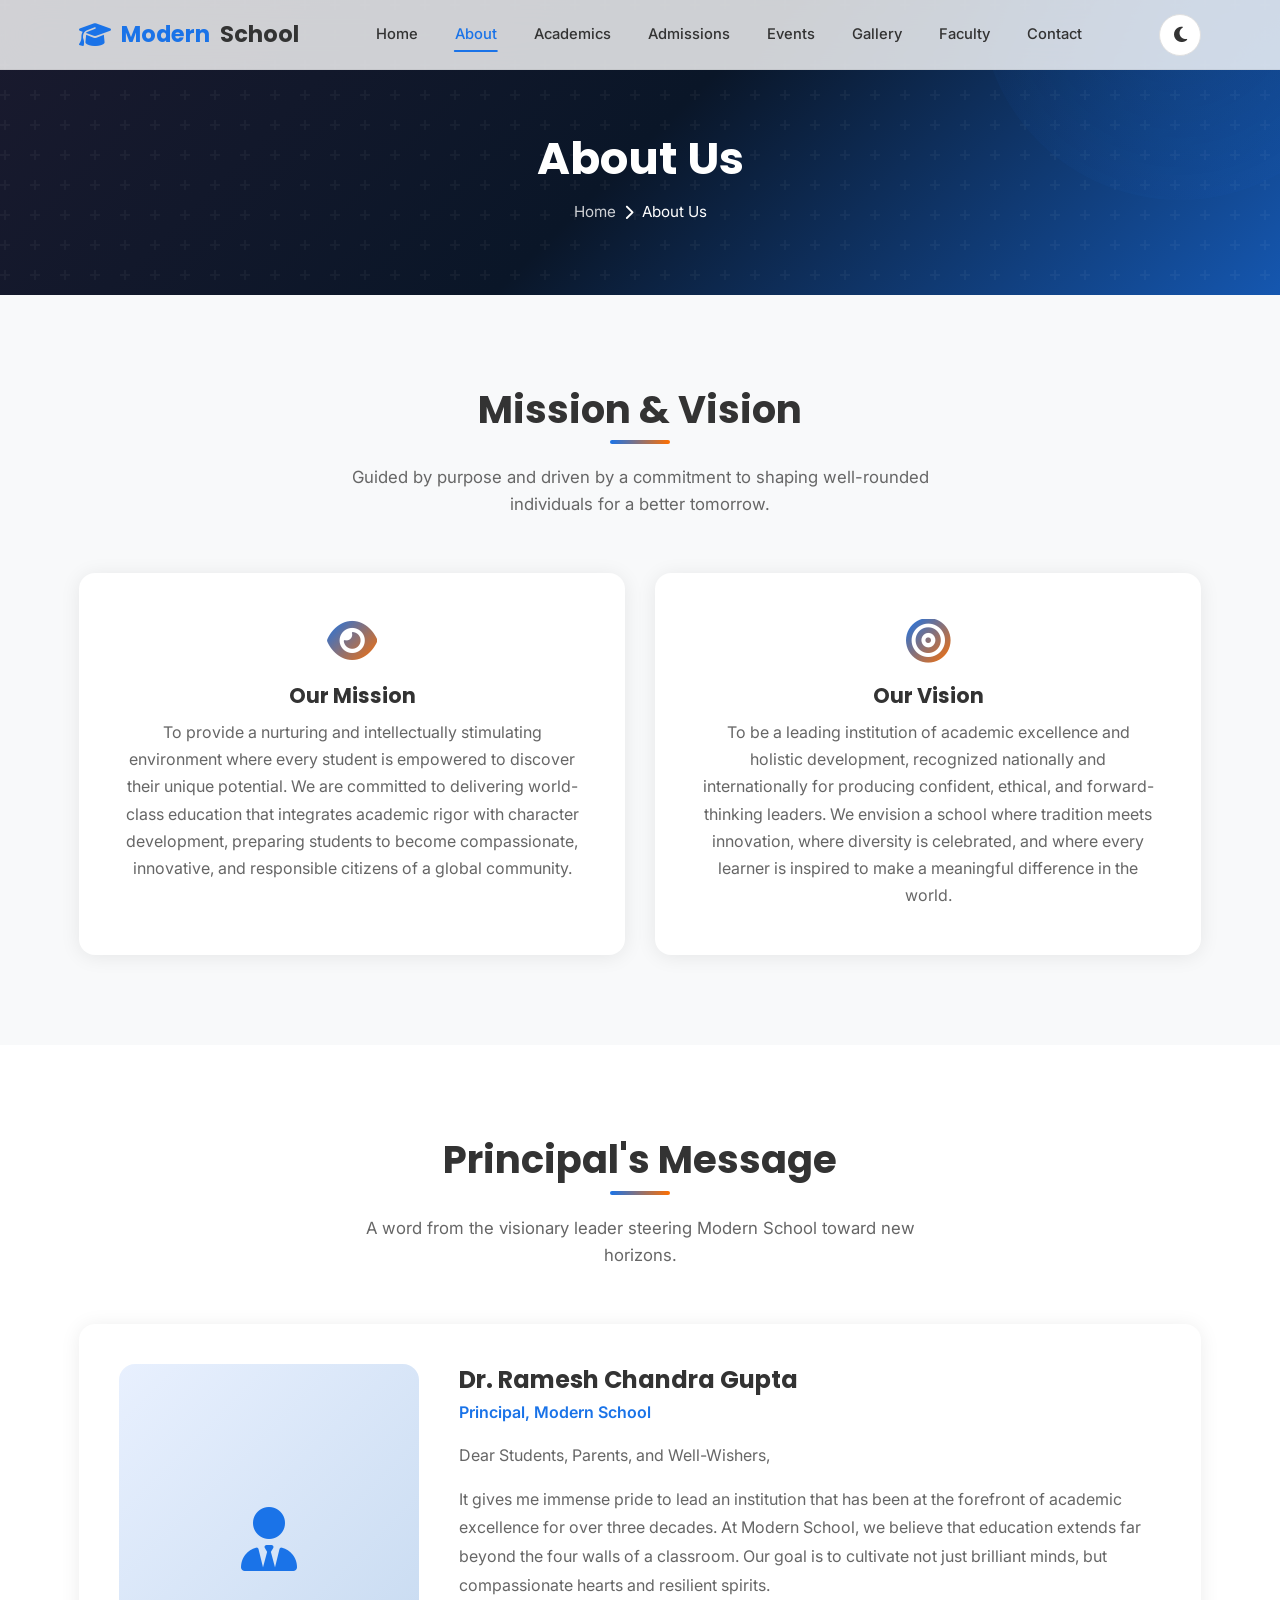
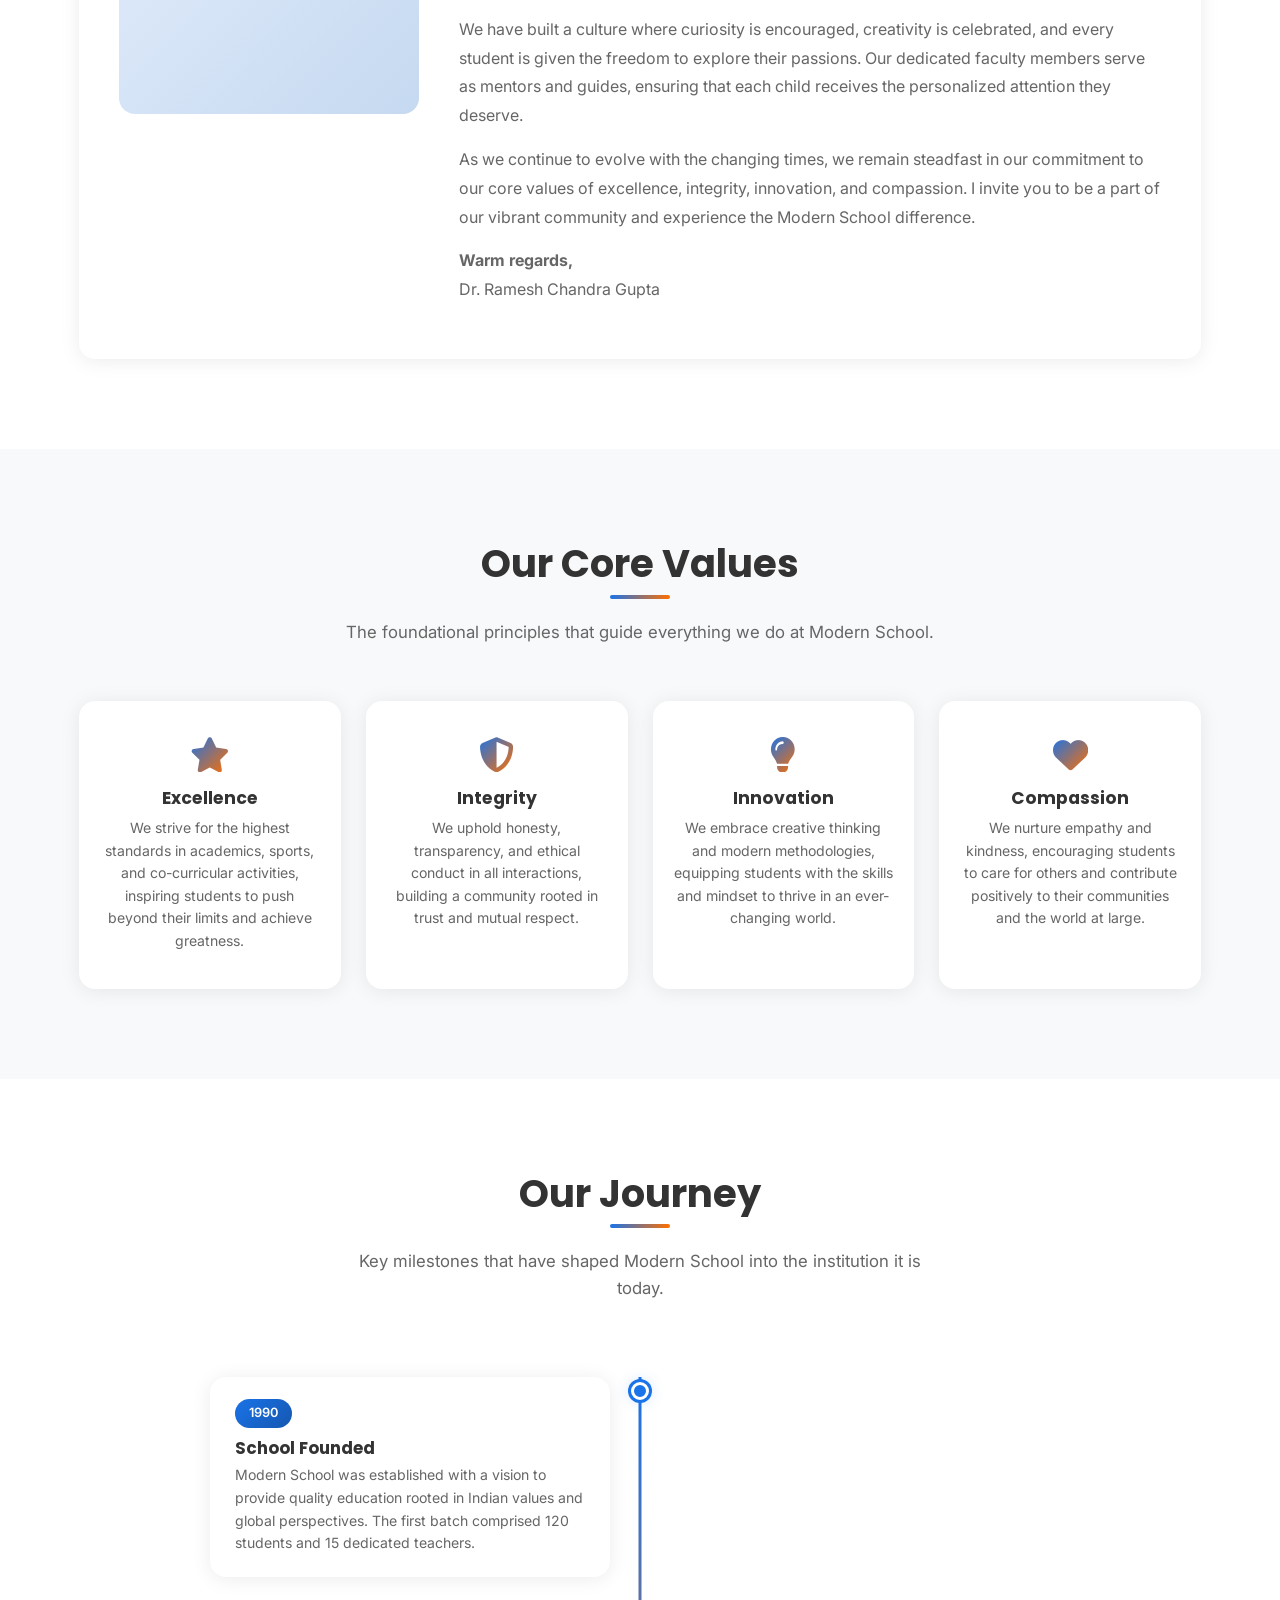
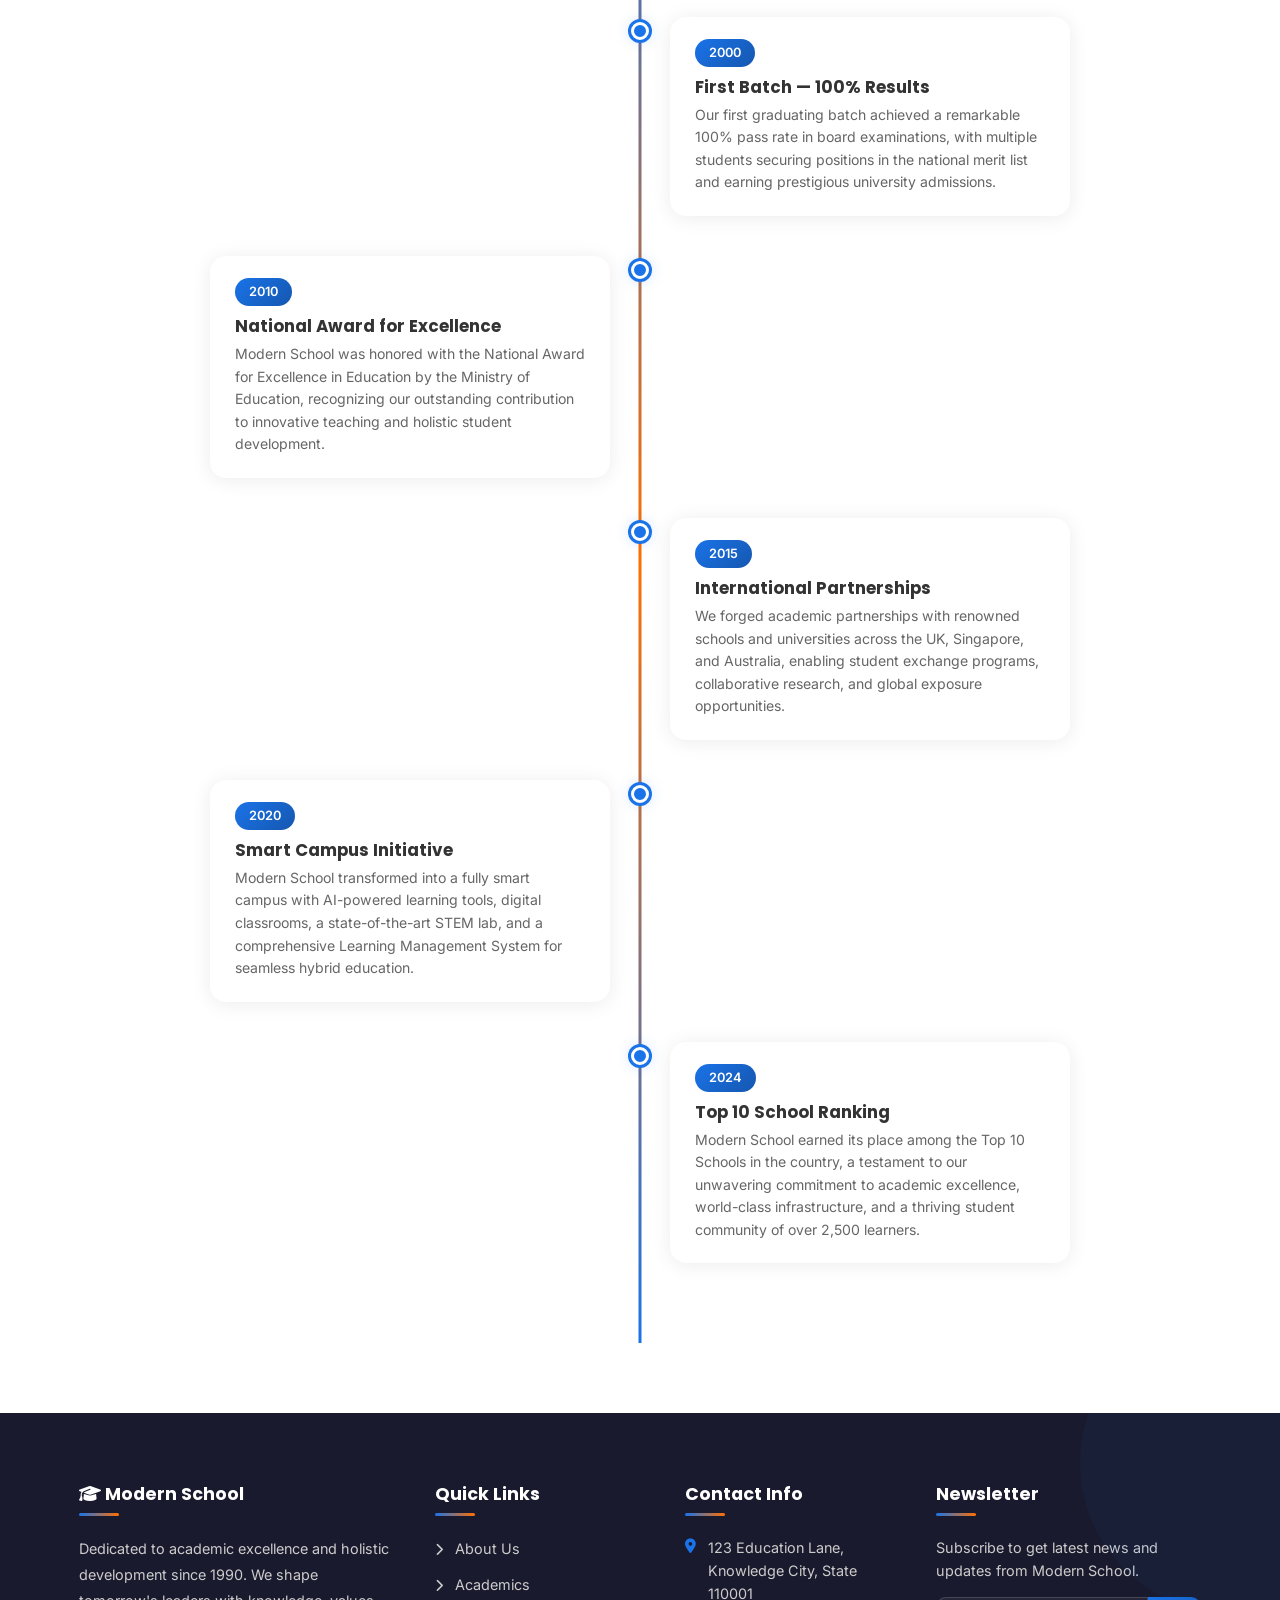
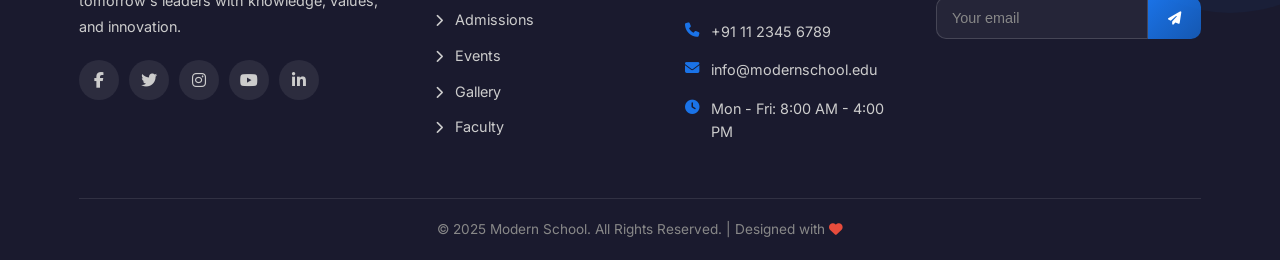
==== about.html @ cb068c55 "Initial commit" ====
<!DOCTYPE html>
<html lang="en">
<head>
  <meta charset="UTF-8">
  <meta name="viewport" content="width=device-width, initial-scale=1.0">
  <title>About Us — Modern School</title>
  <link rel="preconnect" href="https://fonts.googleapis.com">
  <link href="https://fonts.googleapis.com/css2?family=Inter:wght@400;500;600;700&family=Poppins:wght@600;700;800&display=swap" rel="stylesheet">
  <link rel="stylesheet" href="https://cdnjs.cloudflare.com/ajax/libs/font-awesome/6.4.0/css/all.min.css">
  <link rel="stylesheet" href="css/style.css">
</head>
<body class="loading">

  <!-- PRELOADER -->
  <div class="preloader">
    <div class="preloader-spinner"></div>
    <div class="preloader-text">Modern School</div>
  </div>

  <!-- NAVBAR -->
  <nav class="navbar">
    <div class="container">
      <a href="index.html" class="nav-logo">
        <i class="fas fa-graduation-cap"></i>
        Modern<span>School</span>
      </a>
      <div class="nav-links">
        <a href="index.html">Home</a>
        <a href="about.html" class="active">About</a>
        <a href="academics.html">Academics</a>
        <a href="admissions.html">Admissions</a>
        <a href="events.html">Events</a>
        <a href="gallery.html">Gallery</a>
        <a href="teachers.html">Faculty</a>
        <a href="contact.html">Contact</a>
      </div>
      <div class="nav-right">
        <button class="theme-toggle" aria-label="Toggle dark mode">
          <i class="fas fa-moon"></i>
        </button>
        <button class="hamburger" aria-label="Toggle menu">
          <span></span><span></span><span></span>
        </button>
      </div>
    </div>
  </nav>

  <!-- MOBILE MENU -->
  <div class="mobile-overlay"></div>
  <div class="mobile-menu">
    <a href="index.html">Home</a>
    <a href="about.html" class="active">About</a>
    <a href="academics.html">Academics</a>
    <a href="admissions.html">Admissions</a>
    <a href="events.html">Events</a>
    <a href="gallery.html">Gallery</a>
    <a href="teachers.html">Faculty</a>
    <a href="contact.html">Contact</a>
  </div>

  <!-- PAGE HERO BANNER -->
  <section class="page-hero">
    <div class="container">
      <h1>About Us</h1>
      <div class="breadcrumb">
        <a href="index.html">Home</a>
        <i class="fas fa-chevron-right"></i>
        <span>About Us</span>
      </div>
    </div>
  </section>

  <!-- MISSION & VISION -->
  <section class="section bg-light">
    <div class="container">
      <div class="section-header reveal">
        <h2>Mission & Vision</h2>
        <p>Guided by purpose and driven by a commitment to shaping well-rounded individuals for a better tomorrow.</p>
      </div>
      <div class="mission-vision">
        <div class="mv-card reveal">
          <i class="fas fa-eye"></i>
          <h3>Our Mission</h3>
          <p>To provide a nurturing and intellectually stimulating environment where every student is empowered to discover their unique potential. We are committed to delivering world-class education that integrates academic rigor with character development, preparing students to become compassionate, innovative, and responsible citizens of a global community.</p>
        </div>
        <div class="mv-card reveal">
          <i class="fas fa-bullseye"></i>
          <h3>Our Vision</h3>
          <p>To be a leading institution of academic excellence and holistic development, recognized nationally and internationally for producing confident, ethical, and forward-thinking leaders. We envision a school where tradition meets innovation, where diversity is celebrated, and where every learner is inspired to make a meaningful difference in the world.</p>
        </div>
      </div>
    </div>
  </section>

  <!-- PRINCIPAL'S MESSAGE -->
  <section class="section bg-white">
    <div class="container">
      <div class="section-header reveal">
        <h2>Principal's Message</h2>
        <p>A word from the visionary leader steering Modern School toward new horizons.</p>
      </div>
      <div class="principal-section reveal">
        <div class="principal-img">
          <i class="fas fa-user-tie"></i>
        </div>
        <div class="principal-text">
          <h3>Dr. Ramesh Chandra Gupta</h3>
          <div class="title">Principal, Modern School</div>
          <p>Dear Students, Parents, and Well-Wishers,</p>
          <p>It gives me immense pride to lead an institution that has been at the forefront of academic excellence for over three decades. At Modern School, we believe that education extends far beyond the four walls of a classroom. Our goal is to cultivate not just brilliant minds, but compassionate hearts and resilient spirits.</p>
          <p>We have built a culture where curiosity is encouraged, creativity is celebrated, and every student is given the freedom to explore their passions. Our dedicated faculty members serve as mentors and guides, ensuring that each child receives the personalized attention they deserve.</p>
          <p>As we continue to evolve with the changing times, we remain steadfast in our commitment to our core values of excellence, integrity, innovation, and compassion. I invite you to be a part of our vibrant community and experience the Modern School difference.</p>
          <p><strong>Warm regards,</strong><br>Dr. Ramesh Chandra Gupta</p>
        </div>
      </div>
    </div>
  </section>

  <!-- CORE VALUES -->
  <section class="section bg-light">
    <div class="container">
      <div class="section-header reveal">
        <h2>Our Core Values</h2>
        <p>The foundational principles that guide everything we do at Modern School.</p>
      </div>
      <div class="values-grid">
        <div class="value-card reveal">
          <i class="fas fa-star"></i>
          <h3>Excellence</h3>
          <p>We strive for the highest standards in academics, sports, and co-curricular activities, inspiring students to push beyond their limits and achieve greatness.</p>
        </div>
        <div class="value-card reveal">
          <i class="fas fa-shield-halved"></i>
          <h3>Integrity</h3>
          <p>We uphold honesty, transparency, and ethical conduct in all interactions, building a community rooted in trust and mutual respect.</p>
        </div>
        <div class="value-card reveal">
          <i class="fas fa-lightbulb"></i>
          <h3>Innovation</h3>
          <p>We embrace creative thinking and modern methodologies, equipping students with the skills and mindset to thrive in an ever-changing world.</p>
        </div>
        <div class="value-card reveal">
          <i class="fas fa-heart"></i>
          <h3>Compassion</h3>
          <p>We nurture empathy and kindness, encouraging students to care for others and contribute positively to their communities and the world at large.</p>
        </div>
      </div>
    </div>
  </section>

  <!-- ACHIEVEMENTS TIMELINE -->
  <section class="section bg-white">
    <div class="container">
      <div class="section-header reveal">
        <h2>Our Journey</h2>
        <p>Key milestones that have shaped Modern School into the institution it is today.</p>
      </div>
      <div class="timeline">
        <div class="timeline-item reveal">
          <div class="timeline-content">
            <span class="year">1990</span>
            <h3>School Founded</h3>
            <p>Modern School was established with a vision to provide quality education rooted in Indian values and global perspectives. The first batch comprised 120 students and 15 dedicated teachers.</p>
          </div>
        </div>
        <div class="timeline-item reveal">
          <div class="timeline-content">
            <span class="year">2000</span>
            <h3>First Batch — 100% Results</h3>
            <p>Our first graduating batch achieved a remarkable 100% pass rate in board examinations, with multiple students securing positions in the national merit list and earning prestigious university admissions.</p>
          </div>
        </div>
        <div class="timeline-item reveal">
          <div class="timeline-content">
            <span class="year">2010</span>
            <h3>National Award for Excellence</h3>
            <p>Modern School was honored with the National Award for Excellence in Education by the Ministry of Education, recognizing our outstanding contribution to innovative teaching and holistic student development.</p>
          </div>
        </div>
        <div class="timeline-item reveal">
          <div class="timeline-content">
            <span class="year">2015</span>
            <h3>International Partnerships</h3>
            <p>We forged academic partnerships with renowned schools and universities across the UK, Singapore, and Australia, enabling student exchange programs, collaborative research, and global exposure opportunities.</p>
          </div>
        </div>
        <div class="timeline-item reveal">
          <div class="timeline-content">
            <span class="year">2020</span>
            <h3>Smart Campus Initiative</h3>
            <p>Modern School transformed into a fully smart campus with AI-powered learning tools, digital classrooms, a state-of-the-art STEM lab, and a comprehensive Learning Management System for seamless hybrid education.</p>
          </div>
        </div>
        <div class="timeline-item reveal">
          <div class="timeline-content">
            <span class="year">2024</span>
            <h3>Top 10 School Ranking</h3>
            <p>Modern School earned its place among the Top 10 Schools in the country, a testament to our unwavering commitment to academic excellence, world-class infrastructure, and a thriving student community of over 2,500 learners.</p>
          </div>
        </div>
      </div>
    </div>
  </section>

  <!-- FOOTER -->
  <footer class="footer">
    <div class="container">
      <div class="footer-grid">
        <div class="footer-col footer-about">
          <h3><i class="fas fa-graduation-cap"></i> Modern School</h3>
          <p>Dedicated to academic excellence and holistic development since 1990. We shape tomorrow's leaders with knowledge, values, and innovation.</p>
          <div class="footer-social">
            <a href="#"><i class="fab fa-facebook-f"></i></a>
            <a href="#"><i class="fab fa-twitter"></i></a>
            <a href="#"><i class="fab fa-instagram"></i></a>
            <a href="#"><i class="fab fa-youtube"></i></a>
            <a href="#"><i class="fab fa-linkedin-in"></i></a>
          </div>
        </div>
        <div class="footer-col">
          <h3>Quick Links</h3>
          <ul class="footer-links">
            <li><a href="about.html"><i class="fas fa-chevron-right"></i> About Us</a></li>
            <li><a href="academics.html"><i class="fas fa-chevron-right"></i> Academics</a></li>
            <li><a href="admissions.html"><i class="fas fa-chevron-right"></i> Admissions</a></li>
            <li><a href="events.html"><i class="fas fa-chevron-right"></i> Events</a></li>
            <li><a href="gallery.html"><i class="fas fa-chevron-right"></i> Gallery</a></li>
            <li><a href="teachers.html"><i class="fas fa-chevron-right"></i> Faculty</a></li>
          </ul>
        </div>
        <div class="footer-col">
          <h3>Contact Info</h3>
          <ul class="footer-contact">
            <li><i class="fas fa-map-marker-alt"></i> 123 Education Lane, Knowledge City, State 110001</li>
            <li><i class="fas fa-phone"></i> +91 11 2345 6789</li>
            <li><i class="fas fa-envelope"></i> info@modernschool.edu</li>
            <li><i class="fas fa-clock"></i> Mon - Fri: 8:00 AM - 4:00 PM</li>
          </ul>
        </div>
        <div class="footer-col footer-newsletter">
          <h3>Newsletter</h3>
          <p>Subscribe to get latest news and updates from Modern School.</p>
          <form class="newsletter-form" onsubmit="event.preventDefault(); alert('Subscribed successfully!');">
            <input type="email" placeholder="Your email" required>
            <button type="submit"><i class="fas fa-paper-plane"></i></button>
          </form>
        </div>
      </div>
      <div class="footer-bottom">
        <p>&copy; 2025 Modern School. All Rights Reserved. | Designed with <i class="fas fa-heart" style="color: #e74c3c;"></i></p>
      </div>
    </div>
  </footer>

  <!-- BACK TO TOP -->
  <button class="back-to-top" aria-label="Back to top">
    <i class="fas fa-chevron-up"></i>
  </button>

  <script src="js/main.js"></script>
</body>
</html>
---- css/style.css ----
/* ============================================
   Modern School Website - Complete Stylesheet
   ENHANCED: Animations, Glassmorphism, Modern FX
   ============================================ */

/* ---------- CSS Variables / Theme ---------- */
:root {
  --primary: #1a73e8;
  --primary-dark: #1557b0;
  --primary-light: #e8f0fe;
  --secondary: #ff6f00;
  --secondary-light: #fff3e0;
  --dark: #1a1a2e;
  --light: #f8f9fa;
  --white: #ffffff;
  --text: #333333;
  --text-light: #666666;
  --border: #e0e0e0;
  --shadow: 0 2px 20px rgba(0, 0, 0, 0.08);
  --shadow-lg: 0 10px 40px rgba(0, 0, 0, 0.12);
  --glass: rgba(255, 255, 255, 0.15);
  --glass-border: rgba(255, 255, 255, 0.2);
  --radius: 16px;
  --radius-sm: 10px;
  --transition: 0.3s cubic-bezier(0.4, 0, 0.2, 1);
  --bounce: 0.5s cubic-bezier(0.68, -0.55, 0.265, 1.55);
  --font: 'Inter', sans-serif;
  --font-heading: 'Poppins', sans-serif;
  --navbar-height: 70px;
  --glow: 0 0 20px rgba(26, 115, 232, 0.3);
}

/* Dark Mode */
[data-theme="dark"] {
  --dark: #0d0d1a;
  --light: #1a1a2e;
  --white: #16213e;
  --text: #e0e0e0;
  --text-light: #b0b0b0;
  --border: #2a2a4a;
  --shadow: 0 2px 20px rgba(0, 0, 0, 0.3);
  --shadow-lg: 0 10px 40px rgba(0, 0, 0, 0.4);
  --primary-light: #1a2a4a;
  --secondary-light: #2a1a0a;
  --glass: rgba(22, 33, 62, 0.6);
  --glass-border: rgba(255, 255, 255, 0.08);
}

/* ---------- Preloader ---------- */
.preloader {
  position: fixed;
  top: 0;
  left: 0;
  width: 100%;
  height: 100%;
  background: var(--dark);
  z-index: 9999;
  display: flex;
  align-items: center;
  justify-content: center;
  flex-direction: column;
  gap: 20px;
  transition: opacity 0.5s ease, visibility 0.5s ease;
}

.preloader.hidden {
  opacity: 0;
  visibility: hidden;
}

.preloader-spinner {
  width: 50px;
  height: 50px;
  border: 4px solid rgba(26, 115, 232, 0.2);
  border-top-color: var(--primary);
  border-radius: 50%;
  animation: spin 0.8s linear infinite;
}

.preloader-text {
  color: #fff;
  font-family: var(--font-heading);
  font-size: 1.2rem;
  font-weight: 600;
  animation: pulse 1.5s ease-in-out infinite;
}

@keyframes spin {
  to { transform: rotate(360deg); }
}

@keyframes pulse {
  0%, 100% { opacity: 0.5; }
  50% { opacity: 1; }
}

/* ---------- Reset & Base ---------- */
*,
*::before,
*::after {
  margin: 0;
  padding: 0;
  box-sizing: border-box;
}

html {
  scroll-behavior: smooth;
  scroll-padding-top: var(--navbar-height);
}

body {
  font-family: var(--font);
  color: var(--text);
  background: var(--light);
  line-height: 1.6;
  overflow-x: hidden;
}

body.loading {
  overflow: hidden;
}

h1, h2, h3, h4, h5, h6 {
  font-family: var(--font-heading);
  font-weight: 700;
  line-height: 1.3;
}

a {
  text-decoration: none;
  color: var(--primary);
  transition: color var(--transition);
}

a:hover {
  color: var(--primary-dark);
}

img {
  max-width: 100%;
  height: auto;
  display: block;
}

ul {
  list-style: none;
}

.container {
  width: 90%;
  max-width: 1200px;
  margin: 0 auto;
  padding: 0 15px;
}

/* ---------- Utility Classes ---------- */
.section {
  padding: 90px 0;
  position: relative;
}

.section-header {
  text-align: center;
  margin-bottom: 55px;
}

.section-header h2 {
  font-size: 2.4rem;
  color: var(--text);
  margin-bottom: 10px;
  position: relative;
  display: inline-block;
}

.section-header h2::after {
  content: '';
  position: absolute;
  bottom: -10px;
  left: 50%;
  transform: translateX(-50%);
  width: 60px;
  height: 4px;
  background: linear-gradient(90deg, var(--primary), var(--secondary));
  border-radius: 2px;
  animation: shimmer 2s ease-in-out infinite;
}

@keyframes shimmer {
  0%, 100% { width: 60px; opacity: 1; }
  50% { width: 100px; opacity: 0.8; }
}

.section-header p {
  color: var(--text-light);
  font-size: 1.05rem;
  max-width: 600px;
  margin: 20px auto 0;
}

/* Animated Gradient Text */
.gradient-text {
  background: linear-gradient(135deg, var(--primary), var(--secondary), #e040fb, var(--primary));
  background-size: 300% 300%;
  -webkit-background-clip: text;
  -webkit-text-fill-color: transparent;
  background-clip: text;
  animation: gradientShift 4s ease infinite;
}

@keyframes gradientShift {
  0% { background-position: 0% 50%; }
  50% { background-position: 100% 50%; }
  100% { background-position: 0% 50%; }
}

/* Buttons */
.btn {
  display: inline-flex;
  align-items: center;
  gap: 8px;
  padding: 14px 32px;
  border-radius: 50px;
  font-size: 0.95rem;
  font-weight: 600;
  cursor: pointer;
  transition: all var(--transition);
  border: 2px solid transparent;
  font-family: var(--font);
  position: relative;
  overflow: hidden;
}

.btn::before {
  content: '';
  position: absolute;
  top: 50%;
  left: 50%;
  width: 0;
  height: 0;
  border-radius: 50%;
  background: rgba(255, 255, 255, 0.2);
  transform: translate(-50%, -50%);
  transition: width 0.6s ease, height 0.6s ease;
}

.btn:hover::before {
  width: 300px;
  height: 300px;
}

.btn-primary {
  background: linear-gradient(135deg, var(--primary), var(--primary-dark));
  color: #fff;
  border-color: var(--primary);
}

.btn-primary:hover {
  transform: translateY(-3px);
  box-shadow: 0 8px 25px rgba(26, 115, 232, 0.4);
  color: #fff;
}

.btn-secondary {
  background: rgba(255, 255, 255, 0.1);
  backdrop-filter: blur(10px);
  color: #fff;
  border-color: rgba(255, 255, 255, 0.3);
}

.btn-secondary:hover {
  background: #fff;
  color: var(--primary);
  transform: translateY(-3px);
  box-shadow: 0 8px 25px rgba(255, 255, 255, 0.3);
}

.btn-outline {
  background: transparent;
  color: var(--primary);
  border-color: var(--primary);
}

.btn-outline:hover {
  background: var(--primary);
  color: #fff;
  transform: translateY(-3px);
}

.text-primary { color: var(--primary); }
.text-secondary { color: var(--secondary); }
.bg-white { background: var(--white); }
.bg-light { background: var(--light); }

/* ============ SCROLL REVEAL ANIMATIONS ============ */
.reveal {
  opacity: 0;
  transform: translateY(40px);
  transition: opacity 0.7s cubic-bezier(0.4, 0, 0.2, 1), transform 0.7s cubic-bezier(0.4, 0, 0.2, 1);
}

.reveal.active {
  opacity: 1;
  transform: translateY(0);
}

.reveal-left {
  opacity: 0;
  transform: translateX(-50px);
  transition: opacity 0.7s cubic-bezier(0.4, 0, 0.2, 1), transform 0.7s cubic-bezier(0.4, 0, 0.2, 1);
}

.reveal-left.active {
  opacity: 1;
  transform: translateX(0);
}

.reveal-right {
  opacity: 0;
  transform: translateX(50px);
  transition: opacity 0.7s cubic-bezier(0.4, 0, 0.2, 1), transform 0.7s cubic-bezier(0.4, 0, 0.2, 1);
}

.reveal-right.active {
  opacity: 1;
  transform: translateX(0);
}

/* Staggered reveal for grid children */
.stagger-reveal > * {
  opacity: 0;
  transform: translateY(40px) scale(0.95);
  transition: opacity 0.6s cubic-bezier(0.4, 0, 0.2, 1),
              transform 0.6s cubic-bezier(0.4, 0, 0.2, 1);
}

.stagger-reveal.active > *:nth-child(1) { transition-delay: 0.05s; }
.stagger-reveal.active > *:nth-child(2) { transition-delay: 0.12s; }
.stagger-reveal.active > *:nth-child(3) { transition-delay: 0.19s; }
.stagger-reveal.active > *:nth-child(4) { transition-delay: 0.26s; }
.stagger-reveal.active > *:nth-child(5) { transition-delay: 0.33s; }
.stagger-reveal.active > *:nth-child(6) { transition-delay: 0.40s; }
.stagger-reveal.active > *:nth-child(7) { transition-delay: 0.47s; }
.stagger-reveal.active > *:nth-child(8) { transition-delay: 0.54s; }
.stagger-reveal.active > *:nth-child(9) { transition-delay: 0.61s; }
.stagger-reveal.active > *:nth-child(10) { transition-delay: 0.68s; }
.stagger-reveal.active > *:nth-child(11) { transition-delay: 0.75s; }
.stagger-reveal.active > *:nth-child(12) { transition-delay: 0.82s; }

.stagger-reveal.active > * {
  opacity: 1;
  transform: translateY(0) scale(1);
}

/* Scale up reveal */
.reveal-scale {
  opacity: 0;
  transform: scale(0.8);
  transition: opacity 0.6s ease, transform 0.6s cubic-bezier(0.4, 0, 0.2, 1);
}

.reveal-scale.active {
  opacity: 1;
  transform: scale(1);
}

/* Wave Section Divider */
.wave-divider {
  position: relative;
  margin-top: -2px;
}

.wave-divider svg {
  display: block;
  width: 100%;
  height: auto;
}

/* ============================================
   NAVIGATION BAR
   ============================================ */
.navbar {
  position: fixed;
  top: 0;
  left: 0;
  width: 100%;
  height: var(--navbar-height);
  background: rgba(255, 255, 255, 0.8);
  backdrop-filter: blur(20px);
  -webkit-backdrop-filter: blur(20px);
  z-index: 1000;
  transition: all var(--transition);
  border-bottom: 1px solid rgba(0, 0, 0, 0.05);
}

[data-theme="dark"] .navbar {
  background: rgba(22, 33, 62, 0.85);
  border-bottom: 1px solid rgba(255, 255, 255, 0.05);
}

.navbar.scrolled {
  box-shadow: 0 4px 30px rgba(0, 0, 0, 0.1);
  background: rgba(255, 255, 255, 0.95);
}

[data-theme="dark"] .navbar.scrolled {
  background: rgba(22, 33, 62, 0.95);
}

.navbar .container {
  display: flex;
  align-items: center;
  justify-content: space-between;
  height: 100%;
}

.nav-logo {
  display: flex;
  align-items: center;
  gap: 10px;
  font-family: var(--font-heading);
  font-size: 1.4rem;
  font-weight: 700;
  color: var(--primary);
  transition: transform var(--transition);
}

.nav-logo:hover {
  transform: scale(1.03);
  color: var(--primary);
}

.nav-logo i {
  font-size: 1.6rem;
  animation: float 3s ease-in-out infinite;
}

.nav-logo span {
  color: var(--text);
}

.nav-links {
  display: flex;
  align-items: center;
  gap: 5px;
}

.nav-links a {
  padding: 8px 16px;
  color: var(--text);
  font-weight: 500;
  font-size: 0.92rem;
  border-radius: var(--radius-sm);
  transition: all var(--transition);
  position: relative;
}

.nav-links a::after {
  content: '';
  position: absolute;
  bottom: 2px;
  left: 50%;
  width: 0;
  height: 2px;
  background: var(--primary);
  border-radius: 1px;
  transition: all var(--transition);
  transform: translateX(-50%);
}

.nav-links a:hover::after,
.nav-links a.active::after {
  width: 60%;
}

.nav-links a:hover,
.nav-links a.active {
  color: var(--primary);
}

.nav-right {
  display: flex;
  align-items: center;
  gap: 10px;
}

.theme-toggle {
  width: 42px;
  height: 42px;
  border-radius: 50%;
  border: 1px solid var(--border);
  background: var(--white);
  color: var(--text);
  cursor: pointer;
  display: flex;
  align-items: center;
  justify-content: center;
  font-size: 1.1rem;
  transition: all var(--bounce);
}

.theme-toggle:hover {
  background: var(--primary);
  color: #fff;
  border-color: var(--primary);
  transform: rotate(30deg) scale(1.1);
}

.hamburger {
  display: none;
  flex-direction: column;
  gap: 5px;
  cursor: pointer;
  padding: 5px;
  background: none;
  border: none;
  z-index: 1001;
}

.hamburger span {
  display: block;
  width: 25px;
  height: 2.5px;
  background: var(--text);
  border-radius: 2px;
  transition: all var(--transition);
  transform-origin: center;
}

.hamburger.active span:nth-child(1) {
  transform: rotate(45deg) translate(5px, 5px);
}

.hamburger.active span:nth-child(2) {
  opacity: 0;
  transform: scaleX(0);
}

.hamburger.active span:nth-child(3) {
  transform: rotate(-45deg) translate(5px, -5px);
}

/* Mobile sidebar */
.mobile-menu {
  display: none;
  position: fixed;
  top: 0;
  right: -300px;
  width: 280px;
  height: 100vh;
  background: var(--white);
  backdrop-filter: blur(20px);
  box-shadow: var(--shadow-lg);
  z-index: 999;
  transition: right 0.4s cubic-bezier(0.4, 0, 0.2, 1);
  padding: 90px 30px 30px;
  overflow-y: auto;
}

.mobile-menu.active {
  right: 0;
}

.mobile-menu a {
  display: block;
  padding: 12px 15px;
  color: var(--text);
  font-weight: 500;
  font-size: 1rem;
  border-radius: var(--radius-sm);
  transition: all var(--transition);
  margin-bottom: 4px;
  transform: translateX(20px);
  opacity: 0;
}

.mobile-menu.active a {
  transform: translateX(0);
  opacity: 1;
}

.mobile-menu.active a:nth-child(1) { transition-delay: 0.1s; }
.mobile-menu.active a:nth-child(2) { transition-delay: 0.15s; }
.mobile-menu.active a:nth-child(3) { transition-delay: 0.2s; }
.mobile-menu.active a:nth-child(4) { transition-delay: 0.25s; }
.mobile-menu.active a:nth-child(5) { transition-delay: 0.3s; }
.mobile-menu.active a:nth-child(6) { transition-delay: 0.35s; }
.mobile-menu.active a:nth-child(7) { transition-delay: 0.4s; }
.mobile-menu.active a:nth-child(8) { transition-delay: 0.45s; }

.mobile-menu a:hover,
.mobile-menu a.active {
  background: var(--primary-light);
  color: var(--primary);
}

.mobile-overlay {
  display: none;
  position: fixed;
  top: 0;
  left: 0;
  width: 100%;
  height: 100%;
  background: rgba(0, 0, 0, 0.5);
  backdrop-filter: blur(4px);
  z-index: 998;
  opacity: 0;
  transition: opacity var(--transition);
}

.mobile-overlay.active {
  opacity: 1;
}

/* ============================================
   FOOTER
   ============================================ */
.footer {
  background: var(--dark);
  color: #ccc;
  padding: 70px 0 0;
  position: relative;
  overflow: hidden;
}

.footer::before {
  content: '';
  position: absolute;
  top: -100px;
  right: -100px;
  width: 300px;
  height: 300px;
  border-radius: 50%;
  background: rgba(26, 115, 232, 0.05);
  animation: float 8s ease-in-out infinite;
}

.footer-grid {
  display: grid;
  grid-template-columns: 1.5fr 1fr 1fr 1.2fr;
  gap: 40px;
  padding-bottom: 40px;
  border-bottom: 1px solid rgba(255, 255, 255, 0.1);
}

.footer-col h3 {
  color: #fff;
  font-size: 1.1rem;
  margin-bottom: 20px;
  position: relative;
  padding-bottom: 10px;
}

.footer-col h3::after {
  content: '';
  position: absolute;
  bottom: 0;
  left: 0;
  width: 40px;
  height: 3px;
  background: linear-gradient(90deg, var(--primary), var(--secondary));
  border-radius: 2px;
}

.footer-about p {
  font-size: 0.9rem;
  line-height: 1.8;
  margin-bottom: 20px;
}

.footer-social {
  display: flex;
  gap: 10px;
}

.footer-social a {
  width: 40px;
  height: 40px;
  border-radius: 50%;
  background: rgba(255, 255, 255, 0.08);
  color: #ccc;
  display: flex;
  align-items: center;
  justify-content: center;
  transition: all var(--bounce);
}

.footer-social a:hover {
  background: var(--primary);
  color: #fff;
  transform: translateY(-5px) scale(1.1);
  box-shadow: 0 5px 15px rgba(26, 115, 232, 0.4);
}

.footer-links li {
  margin-bottom: 10px;
}

.footer-links a {
  color: #ccc;
  font-size: 0.9rem;
  transition: all var(--transition);
  display: inline-block;
}

.footer-links a:hover {
  color: var(--primary);
  transform: translateX(5px);
}

.footer-links a i {
  margin-right: 8px;
  font-size: 0.8rem;
  transition: transform var(--transition);
}

.footer-links a:hover i {
  transform: translateX(3px);
}

.footer-contact li {
  display: flex;
  gap: 12px;
  margin-bottom: 15px;
  font-size: 0.9rem;
}

.footer-contact i {
  color: var(--primary);
  margin-top: 3px;
}

.footer-newsletter p {
  font-size: 0.9rem;
  margin-bottom: 15px;
}

.newsletter-form {
  display: flex;
  gap: 0;
}

.newsletter-form input {
  flex: 1;
  padding: 12px 15px;
  border: 1px solid rgba(255, 255, 255, 0.15);
  background: rgba(255, 255, 255, 0.05);
  color: #fff;
  border-radius: var(--radius-sm) 0 0 var(--radius-sm);
  font-size: 0.9rem;
  outline: none;
  transition: border-color var(--transition);
}

.newsletter-form input:focus {
  border-color: var(--primary);
}

.newsletter-form input::placeholder {
  color: #888;
}

.newsletter-form button {
  padding: 12px 20px;
  background: linear-gradient(135deg, var(--primary), var(--primary-dark));
  color: #fff;
  border: none;
  border-radius: 0 var(--radius-sm) var(--radius-sm) 0;
  cursor: pointer;
  transition: all var(--transition);
}

.newsletter-form button:hover {
  background: linear-gradient(135deg, var(--secondary), #e65100);
  transform: scale(1.05);
}

.footer-bottom {
  padding: 20px 0;
  text-align: center;
  font-size: 0.85rem;
  color: #888;
}

/* Back to top */
.back-to-top {
  position: fixed;
  bottom: 30px;
  right: 30px;
  width: 48px;
  height: 48px;
  border-radius: 50%;
  background: linear-gradient(135deg, var(--primary), var(--primary-dark));
  color: #fff;
  border: none;
  cursor: pointer;
  display: flex;
  align-items: center;
  justify-content: center;
  font-size: 1.2rem;
  box-shadow: 0 4px 15px rgba(26, 115, 232, 0.4);
  opacity: 0;
  visibility: hidden;
  transform: translateY(20px) scale(0.8);
  transition: all var(--bounce);
  z-index: 99;
}

.back-to-top.visible {
  opacity: 1;
  visibility: visible;
  transform: translateY(0) scale(1);
}

.back-to-top:hover {
  transform: translateY(-5px) scale(1.1);
  box-shadow: 0 8px 25px rgba(26, 115, 232, 0.5);
}

/* ============================================
   PAGE HERO BANNERS
   ============================================ */
.page-hero {
  padding: 130px 0 70px;
  background: linear-gradient(135deg, var(--dark) 0%, #0a1628 50%, var(--primary-dark) 100%);
  color: #fff;
  text-align: center;
  position: relative;
  overflow: hidden;
}

.page-hero::before {
  content: '';
  position: absolute;
  top: 0;
  left: 0;
  width: 100%;
  height: 100%;
  background: url("data:image/svg+xml,%3Csvg width='60' height='60' viewBox='0 0 60 60' xmlns='http://www.w3.org/2000/svg'%3E%3Cg fill='none' fill-rule='evenodd'%3E%3Cg fill='%23ffffff' fill-opacity='0.04'%3E%3Cpath d='M36 34v-4h-2v4h-4v2h4v4h2v-4h4v-2h-4zm0-30V0h-2v4h-4v2h4v4h2V6h4V4h-4zM6 34v-4H4v4H0v2h4v4h2v-4h4v-2H6zM6 4V0H4v4H0v2h4v4h2V6h4V4H6z'/%3E%3C/g%3E%3C/g%3E%3C/svg%3E");
}

.page-hero::after {
  content: '';
  position: absolute;
  width: 400px;
  height: 400px;
  border-radius: 50%;
  background: radial-gradient(circle, rgba(26, 115, 232, 0.15), transparent);
  top: -200px;
  right: -100px;
  animation: float 6s ease-in-out infinite;
}

.page-hero h1 {
  font-size: 2.8rem;
  margin-bottom: 12px;
  position: relative;
  animation: slideDown 0.8s cubic-bezier(0.4, 0, 0.2, 1);
}

@keyframes slideDown {
  from { opacity: 0; transform: translateY(-30px); }
  to { opacity: 1; transform: translateY(0); }
}

.page-hero .breadcrumb {
  display: flex;
  align-items: center;
  justify-content: center;
  gap: 8px;
  font-size: 0.95rem;
  opacity: 0.9;
  position: relative;
  animation: slideDown 0.8s 0.2s cubic-bezier(0.4, 0, 0.2, 1) both;
}

.page-hero .breadcrumb a {
  color: rgba(255, 255, 255, 0.8);
  transition: color var(--transition);
}

.page-hero .breadcrumb a:hover {
  color: #fff;
}

/* ============================================
   HOME PAGE - HERO
   ============================================ */
.hero {
  min-height: 100vh;
  display: flex;
  align-items: center;
  position: relative;
  background: url('../images/images (1).jpg') center center / cover no-repeat;
  color: #fff;
  overflow: hidden;
}

.hero::before {
  content: '';
  position: absolute;
  top: 0;
  left: 0;
  width: 100%;
  height: 100%;
  background: linear-gradient(135deg, rgba(26, 26, 46, 0.85) 0%, rgba(10, 22, 40, 0.8) 50%, rgba(21, 87, 176, 0.75) 100%);
}

/* Particle canvas */
#particles-canvas {
  position: absolute;
  top: 0;
  left: 0;
  width: 100%;
  height: 100%;
  pointer-events: none;
  z-index: 0;
}

.hero-shapes {
  position: absolute;
  width: 100%;
  height: 100%;
  overflow: hidden;
  pointer-events: none;
}

.hero-shapes .shape {
  position: absolute;
  border-radius: 50%;
  animation: float 6s ease-in-out infinite;
}

.hero-shapes .shape:nth-child(1) {
  width: 350px;
  height: 350px;
  top: -80px;
  right: -80px;
  background: radial-gradient(circle, rgba(26, 115, 232, 0.2), transparent);
  animation-delay: 0s;
}

.hero-shapes .shape:nth-child(2) {
  width: 250px;
  height: 250px;
  bottom: 50px;
  left: -80px;
  background: radial-gradient(circle, rgba(255, 111, 0, 0.15), transparent);
  animation-delay: 2s;
}

.hero-shapes .shape:nth-child(3) {
  width: 180px;
  height: 180px;
  top: 40%;
  right: 15%;
  background: radial-gradient(circle, rgba(224, 64, 251, 0.1), transparent);
  animation-delay: 4s;
}

@keyframes float {
  0%, 100% { transform: translateY(0) scale(1) rotate(0deg); }
  50% { transform: translateY(-25px) scale(1.05) rotate(5deg); }
}

.hero .container {
  position: relative;
  z-index: 1;
}

.hero-content {
  max-width: 680px;
}

.hero-badge {
  display: inline-flex;
  align-items: center;
  gap: 8px;
  background: rgba(255, 255, 255, 0.08);
  backdrop-filter: blur(10px);
  padding: 10px 22px;
  border-radius: 50px;
  font-size: 0.85rem;
  margin-bottom: 28px;
  border: 1px solid rgba(255, 255, 255, 0.12);
  animation: slideRight 0.8s cubic-bezier(0.4, 0, 0.2, 1) both;
  transition: all var(--transition);
}

.hero-badge:hover {
  background: rgba(255, 255, 255, 0.15);
  border-color: rgba(255, 255, 255, 0.25);
}

.hero-badge i {
  color: var(--secondary);
  animation: sparkle 2s ease-in-out infinite;
}

@keyframes sparkle {
  0%, 100% { transform: scale(1) rotate(0deg); }
  50% { transform: scale(1.2) rotate(15deg); }
}

@keyframes slideRight {
  from { opacity: 0; transform: translateX(-30px); }
  to { opacity: 1; transform: translateX(0); }
}

.hero h1 {
  font-size: 3.8rem;
  line-height: 1.12;
  margin-bottom: 22px;
  animation: heroTitle 1s cubic-bezier(0.4, 0, 0.2, 1) both;
}

@keyframes heroTitle {
  from { opacity: 0; transform: translateY(30px); }
  to { opacity: 1; transform: translateY(0); }
}

.hero h1 .highlight {
  color: var(--secondary);
  position: relative;
  display: inline-block;
}

.hero h1 .highlight::after {
  content: '';
  position: absolute;
  bottom: 0;
  left: 0;
  width: 100%;
  height: 6px;
  background: var(--secondary);
  border-radius: 3px;
  opacity: 0.4;
  animation: underlineGrow 1.2s 0.5s cubic-bezier(0.4, 0, 0.2, 1) both;
}

@keyframes underlineGrow {
  from { transform: scaleX(0); transform-origin: left; }
  to { transform: scaleX(1); transform-origin: left; }
}

/* Typing cursor */
.typed-cursor {
  display: inline-block;
  width: 3px;
  height: 1em;
  background: var(--secondary);
  margin-left: 2px;
  animation: blink 0.8s step-end infinite;
  vertical-align: text-bottom;
}

@keyframes blink {
  0%, 100% { opacity: 1; }
  50% { opacity: 0; }
}

.hero p {
  font-size: 1.15rem;
  opacity: 0.85;
  margin-bottom: 38px;
  line-height: 1.7;
  animation: heroTitle 1s 0.3s cubic-bezier(0.4, 0, 0.2, 1) both;
}

.hero-buttons {
  display: flex;
  gap: 15px;
  flex-wrap: wrap;
  animation: heroTitle 1s 0.5s cubic-bezier(0.4, 0, 0.2, 1) both;
}

/* ============================================
   HOME - STATS COUNTER
   ============================================ */
.stats {
  padding: 55px 0;
  background: var(--white);
  margin-top: -50px;
  position: relative;
  z-index: 2;
  border-radius: 20px 20px 0 0;
  box-shadow: 0 -10px 40px rgba(0, 0, 0, 0.1);
}

.stats-grid {
  display: grid;
  grid-template-columns: repeat(4, 1fr);
  gap: 30px;
  text-align: center;
}

.stat-item {
  padding: 20px;
  transition: transform var(--transition);
}

.stat-item:hover {
  transform: translateY(-5px);
}

.stat-item i {
  font-size: 2.2rem;
  background: linear-gradient(135deg, var(--primary), var(--secondary));
  -webkit-background-clip: text;
  -webkit-text-fill-color: transparent;
  background-clip: text;
  margin-bottom: 12px;
  display: inline-block;
}

.stat-number {
  font-family: var(--font-heading);
  font-size: 2.8rem;
  font-weight: 800;
  color: var(--text);
  line-height: 1.2;
}

.stat-label {
  font-size: 0.9rem;
  color: var(--text-light);
  margin-top: 5px;
  font-weight: 500;
}

/* ============================================
   HOME - ABOUT PREVIEW
   ============================================ */
.about-preview {
  display: grid;
  grid-template-columns: 1fr 1fr;
  gap: 60px;
  align-items: center;
}

.about-img {
  position: relative;
  border-radius: var(--radius);
  overflow: hidden;
}

.about-img-placeholder {
  width: 100%;
  height: 400px;
  background: linear-gradient(135deg, var(--primary-light), #c5d9f0);
  display: flex;
  align-items: center;
  justify-content: center;
  font-size: 4rem;
  color: var(--primary);
  border-radius: var(--radius);
  transition: transform 0.5s ease;
}

.about-img:hover .about-img-placeholder {
  transform: scale(1.03);
}

.about-img::after {
  content: '';
  position: absolute;
  bottom: -15px;
  right: -15px;
  width: 120px;
  height: 120px;
  border: 4px solid var(--primary);
  border-radius: var(--radius);
  z-index: -1;
  opacity: 0.3;
}

.about-text h2 {
  font-size: 2.1rem;
  margin-bottom: 15px;
}

.about-text p {
  color: var(--text-light);
  margin-bottom: 20px;
  line-height: 1.8;
}

.about-features {
  display: grid;
  grid-template-columns: 1fr 1fr;
  gap: 12px;
  margin-bottom: 25px;
}

.about-features li {
  display: flex;
  align-items: center;
  gap: 8px;
  font-size: 0.95rem;
  transition: transform var(--transition);
}

.about-features li:hover {
  transform: translateX(5px);
}

.about-features li i {
  color: var(--primary);
  font-size: 1rem;
}

/* ============================================
   HOME - FEATURED PROGRAMS
   ============================================ */
.programs-grid {
  display: grid;
  grid-template-columns: repeat(4, 1fr);
  gap: 25px;
}

.program-card {
  background: var(--white);
  border-radius: var(--radius);
  padding: 35px 25px;
  text-align: center;
  box-shadow: var(--shadow);
  transition: all 0.4s cubic-bezier(0.4, 0, 0.2, 1);
  position: relative;
  overflow: hidden;
  cursor: pointer;
}

.program-card::before {
  content: '';
  position: absolute;
  top: 0;
  left: 0;
  width: 100%;
  height: 4px;
  background: linear-gradient(90deg, var(--primary), var(--secondary));
  transform: scaleX(0);
  transform-origin: left;
  transition: transform 0.4s cubic-bezier(0.4, 0, 0.2, 1);
}

.program-card::after {
  content: '';
  position: absolute;
  top: 0;
  left: 0;
  width: 100%;
  height: 100%;
  background: linear-gradient(135deg, rgba(26, 115, 232, 0.03), rgba(255, 111, 0, 0.03));
  opacity: 0;
  transition: opacity var(--transition);
}

.program-card:hover {
  transform: translateY(-10px) scale(1.02);
  box-shadow: var(--shadow-lg);
}

.program-card:hover::before {
  transform: scaleX(1);
}

.program-card:hover::after {
  opacity: 1;
}

.program-icon {
  width: 75px;
  height: 75px;
  border-radius: 20px;
  background: var(--primary-light);
  color: var(--primary);
  display: flex;
  align-items: center;
  justify-content: center;
  font-size: 1.7rem;
  margin: 0 auto 20px;
  transition: all var(--bounce);
  position: relative;
  z-index: 1;
}

.program-card:hover .program-icon {
  background: linear-gradient(135deg, var(--primary), var(--primary-dark));
  color: #fff;
  transform: scale(1.1) rotate(-5deg);
  box-shadow: 0 8px 20px rgba(26, 115, 232, 0.3);
  border-radius: 25px;
}

.program-card h3 {
  font-size: 1.15rem;
  margin-bottom: 10px;
  position: relative;
  z-index: 1;
}

.program-card p {
  font-size: 0.9rem;
  color: var(--text-light);
  line-height: 1.6;
  position: relative;
  z-index: 1;
}

/* ============================================
   HOME - EVENTS CAROUSEL
   ============================================ */
.events-carousel {
  position: relative;
  overflow: hidden;
}

.events-track {
  display: flex;
  gap: 25px;
  transition: transform 0.5s cubic-bezier(0.4, 0, 0.2, 1);
}

.event-card {
  min-width: calc(33.333% - 17px);
  background: var(--white);
  border-radius: var(--radius);
  overflow: hidden;
  box-shadow: var(--shadow);
  transition: all 0.4s cubic-bezier(0.4, 0, 0.2, 1);
}

.event-card:hover {
  transform: translateY(-8px);
  box-shadow: var(--shadow-lg);
}

.event-img {
  height: 180px;
  background: linear-gradient(135deg, var(--primary), var(--primary-dark));
  display: flex;
  align-items: center;
  justify-content: center;
  color: #fff;
  font-size: 2.5rem;
  position: relative;
  overflow: hidden;
}

.event-img i {
  transition: transform 0.5s ease;
}

.event-card:hover .event-img i {
  transform: scale(1.2) rotate(5deg);
}

.event-date-badge {
  position: absolute;
  top: 15px;
  right: 15px;
  background: var(--secondary);
  color: #fff;
  padding: 8px 12px;
  border-radius: var(--radius-sm);
  text-align: center;
  font-weight: 700;
  line-height: 1.2;
  box-shadow: 0 4px 10px rgba(255, 111, 0, 0.3);
}

.event-date-badge .day {
  font-size: 1.2rem;
  display: block;
}

.event-date-badge .month {
  font-size: 0.7rem;
  text-transform: uppercase;
}

.event-info {
  padding: 20px;
}

.event-info h3 {
  font-size: 1.05rem;
  margin-bottom: 8px;
}

.event-meta {
  display: flex;
  gap: 15px;
  font-size: 0.85rem;
  color: var(--text-light);
}

.event-meta i {
  margin-right: 4px;
  color: var(--primary);
}

.carousel-controls {
  display: flex;
  justify-content: center;
  gap: 12px;
  margin-top: 35px;
}

.carousel-btn {
  width: 45px;
  height: 45px;
  border-radius: 50%;
  border: 2px solid var(--border);
  background: var(--white);
  color: var(--text);
  cursor: pointer;
  display: flex;
  align-items: center;
  justify-content: center;
  transition: all var(--bounce);
}

.carousel-btn:hover {
  background: var(--primary);
  color: #fff;
  border-color: var(--primary);
  transform: scale(1.1);
  box-shadow: 0 4px 15px rgba(26, 115, 232, 0.3);
}

/* ============================================
   HOME - TESTIMONIALS
   ============================================ */
.testimonials-grid {
  display: grid;
  grid-template-columns: repeat(3, 1fr);
  gap: 25px;
}

.testimonial-card {
  background: var(--white);
  border-radius: var(--radius);
  padding: 35px;
  box-shadow: var(--shadow);
  position: relative;
  transition: all 0.4s cubic-bezier(0.4, 0, 0.2, 1);
  border: 1px solid transparent;
}

.testimonial-card:hover {
  transform: translateY(-8px);
  box-shadow: var(--shadow-lg);
  border-color: rgba(26, 115, 232, 0.15);
}

.testimonial-card .quote-icon {
  font-size: 2.2rem;
  background: linear-gradient(135deg, var(--primary-light), rgba(26, 115, 232, 0.1));
  -webkit-background-clip: text;
  -webkit-text-fill-color: transparent;
  background-clip: text;
  margin-bottom: 15px;
}

[data-theme="dark"] .testimonial-card .quote-icon {
  background: linear-gradient(135deg, var(--primary), #4a9eff);
  -webkit-background-clip: text;
  background-clip: text;
  opacity: 0.4;
}

.testimonial-card p {
  font-size: 0.95rem;
  color: var(--text-light);
  line-height: 1.7;
  font-style: italic;
  margin-bottom: 20px;
}

.testimonial-author {
  display: flex;
  align-items: center;
  gap: 12px;
}

.testimonial-avatar {
  width: 48px;
  height: 48px;
  border-radius: 50%;
  background: linear-gradient(135deg, var(--primary), var(--primary-dark));
  color: #fff;
  display: flex;
  align-items: center;
  justify-content: center;
  font-weight: 700;
  font-size: 1rem;
  transition: transform var(--bounce);
}

.testimonial-card:hover .testimonial-avatar {
  transform: scale(1.1);
}

.testimonial-author h4 {
  font-size: 0.95rem;
}

.testimonial-author span {
  font-size: 0.8rem;
  color: var(--text-light);
}

/* ============================================
   HOME - CTA BANNER
   ============================================ */
.cta-banner {
  padding: 90px 0;
  background: linear-gradient(135deg, var(--primary) 0%, #4a00e0 50%, var(--primary-dark) 100%);
  background-size: 200% 200%;
  animation: gradientBG 6s ease infinite;
  color: #fff;
  text-align: center;
  position: relative;
  overflow: hidden;
}

@keyframes gradientBG {
  0% { background-position: 0% 50%; }
  50% { background-position: 100% 50%; }
  100% { background-position: 0% 50%; }
}

.cta-banner::before {
  content: '';
  position: absolute;
  top: -50%;
  right: -10%;
  width: 500px;
  height: 500px;
  border-radius: 50%;
  background: rgba(255, 255, 255, 0.05);
  animation: float 8s ease-in-out infinite;
}

.cta-banner::after {
  content: '';
  position: absolute;
  bottom: -30%;
  left: -5%;
  width: 400px;
  height: 400px;
  border-radius: 50%;
  background: rgba(255, 255, 255, 0.03);
  animation: float 10s 3s ease-in-out infinite;
}

.cta-banner h2 {
  font-size: 2.4rem;
  margin-bottom: 15px;
  position: relative;
}

.cta-banner p {
  font-size: 1.1rem;
  opacity: 0.9;
  margin-bottom: 30px;
  position: relative;
}

.cta-banner .btn {
  position: relative;
}

/* ============================================
   ABOUT PAGE
   ============================================ */
.mission-vision {
  display: grid;
  grid-template-columns: 1fr 1fr;
  gap: 30px;
}

.mv-card {
  background: var(--white);
  border-radius: var(--radius);
  padding: 45px;
  box-shadow: var(--shadow);
  text-align: center;
  transition: all 0.4s cubic-bezier(0.4, 0, 0.2, 1);
  border: 1px solid transparent;
  position: relative;
  overflow: hidden;
}

.mv-card::before {
  content: '';
  position: absolute;
  top: 0;
  left: 0;
  right: 0;
  height: 4px;
  background: linear-gradient(90deg, var(--primary), var(--secondary));
  transform: scaleX(0);
  transition: transform 0.4s ease;
}

.mv-card:hover {
  transform: translateY(-8px);
  box-shadow: var(--shadow-lg);
  border-color: rgba(26, 115, 232, 0.1);
}

.mv-card:hover::before {
  transform: scaleX(1);
}

.mv-card i {
  font-size: 2.8rem;
  background: linear-gradient(135deg, var(--primary), var(--secondary));
  -webkit-background-clip: text;
  -webkit-text-fill-color: transparent;
  background-clip: text;
  margin-bottom: 18px;
  display: inline-block;
  transition: transform var(--bounce);
}

.mv-card:hover i {
  transform: scale(1.15) rotate(-5deg);
}

.mv-card h3 {
  font-size: 1.3rem;
  margin-bottom: 10px;
}

.mv-card p {
  color: var(--text-light);
  line-height: 1.7;
}

/* Principal's Message */
.principal-section {
  display: grid;
  grid-template-columns: 300px 1fr;
  gap: 40px;
  align-items: start;
  background: var(--white);
  border-radius: var(--radius);
  padding: 40px;
  box-shadow: var(--shadow);
}

.principal-img {
  width: 100%;
  height: 350px;
  background: linear-gradient(135deg, var(--primary-light), #c5d9f0);
  border-radius: var(--radius);
  display: flex;
  align-items: center;
  justify-content: center;
  font-size: 4rem;
  color: var(--primary);
  transition: transform 0.5s ease;
}

.principal-img:hover {
  transform: scale(1.03);
}

.principal-text h3 {
  font-size: 1.5rem;
  margin-bottom: 5px;
}

.principal-text .title {
  color: var(--primary);
  font-weight: 600;
  margin-bottom: 15px;
}

.principal-text p {
  color: var(--text-light);
  line-height: 1.8;
  margin-bottom: 15px;
}

/* Core Values */
.values-grid {
  display: grid;
  grid-template-columns: repeat(4, 1fr);
  gap: 25px;
}

.value-card {
  text-align: center;
  padding: 35px 20px;
  background: var(--white);
  border-radius: var(--radius);
  box-shadow: var(--shadow);
  transition: all 0.4s cubic-bezier(0.4, 0, 0.2, 1);
  border: 1px solid transparent;
}

.value-card:hover {
  transform: translateY(-8px);
  box-shadow: var(--shadow-lg);
  border-color: rgba(26, 115, 232, 0.1);
}

.value-card i {
  font-size: 2.2rem;
  background: linear-gradient(135deg, var(--primary), var(--secondary));
  -webkit-background-clip: text;
  -webkit-text-fill-color: transparent;
  background-clip: text;
  margin-bottom: 15px;
  display: inline-block;
  transition: transform var(--bounce);
}

.value-card:hover i {
  transform: scale(1.2) rotate(-10deg);
}

.value-card h3 {
  font-size: 1.08rem;
  margin-bottom: 8px;
}

.value-card p {
  font-size: 0.88rem;
  color: var(--text-light);
  line-height: 1.6;
}

/* Achievements Timeline */
.timeline {
  position: relative;
  padding: 20px 0;
}

.timeline::before {
  content: '';
  position: absolute;
  left: 50%;
  transform: translateX(-50%);
  width: 3px;
  height: 100%;
  background: linear-gradient(180deg, var(--primary), var(--secondary), var(--primary));
}

.timeline-item {
  display: flex;
  justify-content: flex-end;
  padding: 0 30px 40px;
  width: 50%;
  position: relative;
}

.timeline-item:nth-child(even) {
  margin-left: 50%;
  justify-content: flex-start;
}

.timeline-item::after {
  content: '';
  position: absolute;
  top: 5px;
  width: 18px;
  height: 18px;
  border-radius: 50%;
  background: var(--primary);
  border: 3px solid var(--white);
  box-shadow: 0 0 0 3px var(--primary), 0 0 15px rgba(26, 115, 232, 0.3);
  transition: all var(--bounce);
}

.timeline-item:hover::after {
  transform: scale(1.3);
  box-shadow: 0 0 0 3px var(--primary), 0 0 25px rgba(26, 115, 232, 0.5);
}

.timeline-item:nth-child(odd)::after {
  right: -9px;
}

.timeline-item:nth-child(even)::after {
  left: -9px;
}

.timeline-content {
  background: var(--white);
  border-radius: var(--radius);
  padding: 22px 25px;
  box-shadow: var(--shadow);
  max-width: 400px;
  transition: all var(--transition);
}

.timeline-content:hover {
  transform: translateY(-3px);
  box-shadow: var(--shadow-lg);
}

.timeline-content .year {
  display: inline-block;
  background: linear-gradient(135deg, var(--primary), var(--primary-dark));
  color: #fff;
  padding: 4px 14px;
  border-radius: 20px;
  font-size: 0.8rem;
  font-weight: 600;
  margin-bottom: 10px;
}

.timeline-content h3 {
  font-size: 1.05rem;
  margin-bottom: 5px;
}

.timeline-content p {
  font-size: 0.88rem;
  color: var(--text-light);
  line-height: 1.6;
}

/* ============================================
   ACADEMICS PAGE
   ============================================ */
.programs-tabs {
  display: flex;
  justify-content: center;
  gap: 10px;
  margin-bottom: 40px;
  flex-wrap: wrap;
}

.tab-btn {
  padding: 12px 28px;
  border-radius: 50px;
  border: 2px solid var(--border);
  background: var(--white);
  color: var(--text);
  font-weight: 600;
  cursor: pointer;
  transition: all var(--bounce);
  font-family: var(--font);
  font-size: 0.92rem;
}

.tab-btn:hover {
  transform: translateY(-2px);
  box-shadow: 0 4px 12px rgba(0, 0, 0, 0.08);
}

.tab-btn.active {
  background: linear-gradient(135deg, var(--primary), var(--primary-dark));
  color: #fff;
  border-color: var(--primary);
  box-shadow: 0 4px 15px rgba(26, 115, 232, 0.3);
}

.tab-content {
  display: none;
  animation: fadeInUp 0.5s cubic-bezier(0.4, 0, 0.2, 1);
}

.tab-content.active {
  display: block;
}

@keyframes fadeInUp {
  from { opacity: 0; transform: translateY(20px); }
  to { opacity: 1; transform: translateY(0); }
}

.curriculum-grid {
  display: grid;
  grid-template-columns: repeat(3, 1fr);
  gap: 25px;
}

.curriculum-card {
  background: var(--white);
  border-radius: var(--radius);
  padding: 30px;
  box-shadow: var(--shadow);
  border-left: 4px solid var(--primary);
  transition: all 0.4s cubic-bezier(0.4, 0, 0.2, 1);
}

.curriculum-card:hover {
  transform: translateY(-5px) translateX(5px);
  box-shadow: var(--shadow-lg);
  border-left-color: var(--secondary);
}

.curriculum-card h3 {
  font-size: 1.1rem;
  margin-bottom: 10px;
  display: flex;
  align-items: center;
  gap: 10px;
}

.curriculum-card h3 i {
  color: var(--primary);
  transition: transform var(--bounce);
}

.curriculum-card:hover h3 i {
  transform: rotate(-10deg) scale(1.2);
}

.curriculum-card p {
  font-size: 0.9rem;
  color: var(--text-light);
  line-height: 1.6;
}

.curriculum-card ul {
  margin-top: 10px;
}

.curriculum-card ul li {
  padding: 5px 0;
  font-size: 0.9rem;
  color: var(--text-light);
  display: flex;
  align-items: center;
  gap: 8px;
  transition: transform var(--transition);
}

.curriculum-card ul li:hover {
  transform: translateX(5px);
  color: var(--text);
}

.curriculum-card ul li i {
  color: var(--primary);
  font-size: 0.7rem;
}

/* Academic Calendar */
.calendar-table {
  width: 100%;
  border-collapse: collapse;
  background: var(--white);
  border-radius: var(--radius);
  overflow: hidden;
  box-shadow: var(--shadow);
}

.calendar-table th {
  background: linear-gradient(135deg, var(--primary), var(--primary-dark));
  color: #fff;
  padding: 15px 20px;
  text-align: left;
  font-weight: 600;
}

.calendar-table td {
  padding: 12px 20px;
  border-bottom: 1px solid var(--border);
  font-size: 0.92rem;
  transition: all var(--transition);
}

.calendar-table tr:last-child td {
  border-bottom: none;
}

.calendar-table tr:hover td {
  background: var(--primary-light);
  padding-left: 25px;
}

/* ============================================
   ADMISSIONS PAGE
   ============================================ */
.admission-stepper {
  display: flex;
  justify-content: space-between;
  position: relative;
  margin-bottom: 50px;
}

.admission-stepper::before {
  content: '';
  position: absolute;
  top: 25px;
  left: 10%;
  right: 10%;
  height: 3px;
  background: linear-gradient(90deg, var(--primary), var(--secondary));
  opacity: 0.3;
}

.step {
  text-align: center;
  position: relative;
  z-index: 1;
  flex: 1;
  cursor: pointer;
}

.step-number {
  width: 52px;
  height: 52px;
  border-radius: 50%;
  background: var(--white);
  border: 3px solid var(--primary);
  color: var(--primary);
  display: flex;
  align-items: center;
  justify-content: center;
  font-weight: 700;
  font-size: 1.1rem;
  margin: 0 auto 12px;
  transition: all var(--bounce);
  box-shadow: 0 2px 10px rgba(26, 115, 232, 0.1);
}

.step:hover .step-number {
  background: linear-gradient(135deg, var(--primary), var(--primary-dark));
  color: #fff;
  transform: scale(1.15);
  box-shadow: 0 5px 20px rgba(26, 115, 232, 0.4);
}

.step h4 {
  font-size: 0.9rem;
  margin-bottom: 3px;
  transition: color var(--transition);
}

.step:hover h4 {
  color: var(--primary);
}

.step p {
  font-size: 0.8rem;
  color: var(--text-light);
}

/* Fee Table */
.fee-table {
  width: 100%;
  border-collapse: collapse;
  background: var(--white);
  border-radius: var(--radius);
  overflow: hidden;
  box-shadow: var(--shadow);
}

.fee-table th {
  background: linear-gradient(135deg, var(--primary), var(--primary-dark));
  color: #fff;
  padding: 15px 20px;
  text-align: left;
  font-weight: 600;
}

.fee-table td {
  padding: 12px 20px;
  border-bottom: 1px solid var(--border);
  font-size: 0.92rem;
  transition: all var(--transition);
}

.fee-table tr:last-child td {
  border-bottom: none;
}

.fee-table tr:hover td {
  background: var(--primary-light);
}

/* Application Form */
.application-form {
  background: var(--white);
  border-radius: var(--radius);
  padding: 45px;
  box-shadow: var(--shadow);
  border: 1px solid var(--border);
}

.form-grid {
  display: grid;
  grid-template-columns: 1fr 1fr;
  gap: 20px;
}

.form-group {
  margin-bottom: 5px;
}

.form-group.full-width {
  grid-column: 1 / -1;
}

.form-group label {
  display: block;
  font-weight: 600;
  font-size: 0.9rem;
  margin-bottom: 6px;
  color: var(--text);
}

.form-group input,
.form-group select,
.form-group textarea {
  width: 100%;
  padding: 13px 16px;
  border: 2px solid var(--border);
  border-radius: var(--radius-sm);
  font-size: 0.92rem;
  font-family: var(--font);
  color: var(--text);
  background: var(--white);
  transition: all var(--transition);
  outline: none;
}

.form-group input:focus,
.form-group select:focus,
.form-group textarea:focus {
  border-color: var(--primary);
  box-shadow: 0 0 0 4px rgba(26, 115, 232, 0.1);
}

.form-group .error {
  color: #e74c3c;
  font-size: 0.8rem;
  margin-top: 4px;
  display: none;
}

.form-group.invalid input,
.form-group.invalid select,
.form-group.invalid textarea {
  border-color: #e74c3c;
  animation: shake 0.4s ease;
}

@keyframes shake {
  0%, 100% { transform: translateX(0); }
  20%, 60% { transform: translateX(-5px); }
  40%, 80% { transform: translateX(5px); }
}

.form-group.invalid .error {
  display: block;
  animation: fadeInUp 0.3s ease;
}

/* FAQ Accordion */
.faq-list {
  max-width: 800px;
  margin: 0 auto;
}

.faq-item {
  background: var(--white);
  border-radius: var(--radius);
  margin-bottom: 12px;
  box-shadow: var(--shadow);
  overflow: hidden;
  border: 1px solid transparent;
  transition: all var(--transition);
}

.faq-item:hover {
  border-color: rgba(26, 115, 232, 0.15);
}

.faq-item.active {
  border-color: rgba(26, 115, 232, 0.2);
  box-shadow: var(--shadow-lg);
}

.faq-question {
  width: 100%;
  padding: 20px 25px;
  display: flex;
  justify-content: space-between;
  align-items: center;
  background: none;
  border: none;
  font-size: 1rem;
  font-weight: 600;
  color: var(--text);
  cursor: pointer;
  font-family: var(--font);
  text-align: left;
  transition: color var(--transition);
}

.faq-question:hover {
  color: var(--primary);
}

.faq-question i {
  transition: transform 0.4s cubic-bezier(0.4, 0, 0.2, 1);
  color: var(--primary);
  font-size: 0.9rem;
}

.faq-item.active .faq-question {
  color: var(--primary);
}

.faq-item.active .faq-question i {
  transform: rotate(180deg);
}

.faq-answer {
  max-height: 0;
  overflow: hidden;
  transition: max-height 0.4s cubic-bezier(0.4, 0, 0.2, 1);
}

.faq-answer p {
  padding: 0 25px 20px;
  font-size: 0.92rem;
  color: var(--text-light);
  line-height: 1.7;
}

/* ============================================
   EVENTS PAGE
   ============================================ */
.events-filter {
  display: flex;
  justify-content: center;
  gap: 10px;
  margin-bottom: 40px;
  flex-wrap: wrap;
}

.filter-btn {
  padding: 10px 24px;
  border-radius: 50px;
  border: 2px solid var(--border);
  background: var(--white);
  color: var(--text);
  font-weight: 600;
  cursor: pointer;
  transition: all var(--bounce);
  font-family: var(--font);
  font-size: 0.88rem;
}

.filter-btn:hover {
  transform: translateY(-2px);
  box-shadow: 0 4px 12px rgba(0, 0, 0, 0.08);
}

.filter-btn.active {
  background: linear-gradient(135deg, var(--primary), var(--primary-dark));
  color: #fff;
  border-color: var(--primary);
  box-shadow: 0 4px 15px rgba(26, 115, 232, 0.3);
}

.events-grid {
  display: grid;
  grid-template-columns: repeat(3, 1fr);
  gap: 25px;
}

.news-list {
  max-width: 800px;
  margin: 0 auto;
}

.news-item {
  display: flex;
  gap: 25px;
  background: var(--white);
  border-radius: var(--radius);
  padding: 25px;
  box-shadow: var(--shadow);
  margin-bottom: 20px;
  transition: all 0.4s cubic-bezier(0.4, 0, 0.2, 1);
  border: 1px solid transparent;
}

.news-item:hover {
  transform: translateY(-5px) translateX(5px);
  box-shadow: var(--shadow-lg);
  border-color: rgba(26, 115, 232, 0.1);
}

.news-date {
  min-width: 60px;
  text-align: center;
}

.news-date .day {
  font-size: 1.8rem;
  font-weight: 700;
  background: linear-gradient(135deg, var(--primary), var(--secondary));
  -webkit-background-clip: text;
  -webkit-text-fill-color: transparent;
  background-clip: text;
  line-height: 1;
}

.news-date .month {
  font-size: 0.8rem;
  text-transform: uppercase;
  color: var(--text-light);
  font-weight: 600;
}

.news-content h3 {
  font-size: 1.05rem;
  margin-bottom: 5px;
}

.news-content p {
  font-size: 0.9rem;
  color: var(--text-light);
  line-height: 1.6;
}

.news-content .tag {
  display: inline-block;
  padding: 4px 12px;
  background: var(--primary-light);
  color: var(--primary);
  border-radius: 20px;
  font-size: 0.75rem;
  font-weight: 600;
  margin-top: 8px;
  transition: all var(--transition);
}

.news-item:hover .tag {
  background: var(--primary);
  color: #fff;
}

/* ============================================
   GALLERY PAGE
   ============================================ */
.gallery-grid {
  display: grid;
  grid-template-columns: repeat(auto-fill, minmax(280px, 1fr));
  gap: 20px;
}

.gallery-item {
  border-radius: var(--radius);
  overflow: hidden;
  cursor: pointer;
  position: relative;
  aspect-ratio: 4/3;
  background: var(--primary-light);
  transition: all 0.4s cubic-bezier(0.4, 0, 0.2, 1);
}

.gallery-item:hover {
  transform: scale(1.03);
  box-shadow: var(--shadow-lg);
}

.gallery-item img,
.gallery-placeholder {
  width: 100%;
  height: 100%;
  object-fit: cover;
  transition: transform 0.6s cubic-bezier(0.4, 0, 0.2, 1);
}

.gallery-placeholder {
  display: flex;
  align-items: center;
  justify-content: center;
  font-size: 2.5rem;
  color: var(--primary);
  background: linear-gradient(135deg, var(--primary-light), #d4e4f7);
}

.gallery-item:hover .gallery-placeholder,
.gallery-item:hover img {
  transform: scale(1.15);
}

.gallery-overlay {
  position: absolute;
  bottom: 0;
  left: 0;
  right: 0;
  background: linear-gradient(transparent, rgba(0, 0, 0, 0.8));
  padding: 25px 15px 15px;
  color: #fff;
  transform: translateY(100%);
  transition: transform 0.4s cubic-bezier(0.4, 0, 0.2, 1);
}

.gallery-item:hover .gallery-overlay {
  transform: translateY(0);
}

.gallery-overlay h4 {
  font-size: 0.95rem;
}

.gallery-overlay span {
  font-size: 0.8rem;
  opacity: 0.8;
}

/* Lightbox */
.lightbox {
  position: fixed;
  top: 0;
  left: 0;
  width: 100%;
  height: 100%;
  background: rgba(0, 0, 0, 0.92);
  backdrop-filter: blur(10px);
  z-index: 2000;
  display: flex;
  align-items: center;
  justify-content: center;
  opacity: 0;
  visibility: hidden;
  transition: all 0.4s ease;
}

.lightbox.active {
  opacity: 1;
  visibility: visible;
}

.lightbox-content {
  max-width: 80%;
  max-height: 80vh;
  position: relative;
  animation: lightboxZoom 0.4s cubic-bezier(0.4, 0, 0.2, 1);
}

@keyframes lightboxZoom {
  from { transform: scale(0.8); opacity: 0; }
  to { transform: scale(1); opacity: 1; }
}

.lightbox-content .gallery-placeholder {
  width: 600px;
  height: 400px;
  max-width: 80vw;
  max-height: 60vh;
  border-radius: var(--radius);
  font-size: 5rem;
}

.lightbox-close {
  position: absolute;
  top: 20px;
  right: 20px;
  width: 48px;
  height: 48px;
  border-radius: 50%;
  background: rgba(255, 255, 255, 0.1);
  backdrop-filter: blur(10px);
  color: #fff;
  border: 1px solid rgba(255, 255, 255, 0.1);
  font-size: 1.5rem;
  cursor: pointer;
  display: flex;
  align-items: center;
  justify-content: center;
  transition: all var(--transition);
}

.lightbox-close:hover {
  background: rgba(255, 255, 255, 0.2);
  transform: rotate(90deg);
}

.lightbox-caption {
  text-align: center;
  color: #fff;
  margin-top: 15px;
  font-size: 1rem;
}

.lightbox-nav {
  position: absolute;
  top: 50%;
  transform: translateY(-50%);
  width: 52px;
  height: 52px;
  border-radius: 50%;
  background: rgba(255, 255, 255, 0.1);
  backdrop-filter: blur(10px);
  color: #fff;
  border: 1px solid rgba(255, 255, 255, 0.1);
  font-size: 1.3rem;
  cursor: pointer;
  display: flex;
  align-items: center;
  justify-content: center;
  transition: all var(--transition);
}

.lightbox-nav:hover {
  background: rgba(255, 255, 255, 0.2);
  transform: translateY(-50%) scale(1.1);
}

.lightbox-prev { left: 20px; }
.lightbox-next { right: 20px; }

/* ============================================
   TEACHERS PAGE
   ============================================ */
.teachers-grid {
  display: grid;
  grid-template-columns: repeat(4, 1fr);
  gap: 25px;
}

.teacher-card {
  background: var(--white);
  border-radius: var(--radius);
  overflow: hidden;
  box-shadow: var(--shadow);
  transition: all 0.4s cubic-bezier(0.4, 0, 0.2, 1);
  position: relative;
}

.teacher-card:hover {
  transform: translateY(-10px);
  box-shadow: var(--shadow-lg);
}

.teacher-img {
  height: 250px;
  background: linear-gradient(135deg, var(--primary-light), #c5d9f0);
  display: flex;
  align-items: center;
  justify-content: center;
  font-size: 4rem;
  color: var(--primary);
  position: relative;
  overflow: hidden;
}

.teacher-img i {
  transition: transform 0.5s ease;
}

.teacher-card:hover .teacher-img i {
  transform: scale(1.1);
}

.teacher-bio {
  position: absolute;
  bottom: 0;
  left: 0;
  right: 0;
  background: linear-gradient(135deg, rgba(26, 115, 232, 0.95), rgba(21, 87, 176, 0.95));
  color: #fff;
  padding: 20px;
  transform: translateY(100%);
  transition: transform 0.4s cubic-bezier(0.4, 0, 0.2, 1);
}

.teacher-card:hover .teacher-bio {
  transform: translateY(0);
}

.teacher-bio p {
  font-size: 0.85rem;
  line-height: 1.6;
}

.teacher-info {
  padding: 20px;
  text-align: center;
}

.teacher-info h3 {
  font-size: 1.1rem;
  margin-bottom: 3px;
}

.teacher-info .subject {
  color: var(--primary);
  font-size: 0.88rem;
  font-weight: 500;
  margin-bottom: 12px;
}

.teacher-socials {
  display: flex;
  justify-content: center;
  gap: 8px;
}

.teacher-socials a {
  width: 34px;
  height: 34px;
  border-radius: 50%;
  background: var(--primary-light);
  color: var(--primary);
  display: flex;
  align-items: center;
  justify-content: center;
  font-size: 0.85rem;
  transition: all var(--bounce);
}

.teacher-socials a:hover {
  background: var(--primary);
  color: #fff;
  transform: translateY(-3px) scale(1.1);
}

/* ============================================
   CONTACT PAGE
   ============================================ */
.contact-grid {
  display: grid;
  grid-template-columns: 1fr 1fr;
  gap: 40px;
}

.contact-info-cards {
  display: grid;
  grid-template-columns: 1fr 1fr;
  gap: 20px;
  margin-bottom: 30px;
}

.contact-card {
  background: var(--white);
  border-radius: var(--radius);
  padding: 30px;
  text-align: center;
  box-shadow: var(--shadow);
  transition: all 0.4s cubic-bezier(0.4, 0, 0.2, 1);
  border: 1px solid transparent;
}

.contact-card:hover {
  transform: translateY(-8px);
  box-shadow: var(--shadow-lg);
  border-color: rgba(26, 115, 232, 0.15);
}

.contact-card i {
  font-size: 2rem;
  background: linear-gradient(135deg, var(--primary), var(--secondary));
  -webkit-background-clip: text;
  -webkit-text-fill-color: transparent;
  background-clip: text;
  margin-bottom: 15px;
  display: inline-block;
  transition: transform var(--bounce);
}

.contact-card:hover i {
  transform: scale(1.2) rotate(-5deg);
}

.contact-card h4 {
  font-size: 1rem;
  margin-bottom: 5px;
}

.contact-card p {
  font-size: 0.88rem;
  color: var(--text-light);
  line-height: 1.5;
}

.map-placeholder {
  width: 100%;
  height: 300px;
  background: linear-gradient(135deg, var(--primary-light), #d4e4f7);
  border-radius: var(--radius);
  display: flex;
  align-items: center;
  justify-content: center;
  flex-direction: column;
  gap: 10px;
  color: var(--primary);
  transition: transform var(--transition);
}

.map-placeholder:hover {
  transform: scale(1.02);
}

.map-placeholder i {
  font-size: 3rem;
  animation: float 3s ease-in-out infinite;
}

.contact-form {
  background: var(--white);
  border-radius: var(--radius);
  padding: 40px;
  box-shadow: var(--shadow);
  border: 1px solid var(--border);
}

.contact-form h3 {
  font-size: 1.3rem;
  margin-bottom: 25px;
}

.contact-social {
  display: flex;
  gap: 12px;
  margin-top: 20px;
}

.contact-social a {
  width: 44px;
  height: 44px;
  border-radius: 50%;
  background: var(--primary-light);
  color: var(--primary);
  display: flex;
  align-items: center;
  justify-content: center;
  font-size: 1.1rem;
  transition: all var(--bounce);
}

.contact-social a:hover {
  background: var(--primary);
  color: #fff;
  transform: translateY(-5px) scale(1.1);
  box-shadow: 0 5px 15px rgba(26, 115, 232, 0.3);
}

/* Form Success Message */
.form-success {
  display: none;
  text-align: center;
  padding: 30px;
  animation: fadeInUp 0.5s ease;
}

.form-success i {
  font-size: 3.5rem;
  color: #27ae60;
  margin-bottom: 15px;
  animation: successBounce 0.6s cubic-bezier(0.68, -0.55, 0.265, 1.55);
}

@keyframes successBounce {
  from { transform: scale(0); }
  to { transform: scale(1); }
}

.form-success h3 {
  margin-bottom: 8px;
}

.form-success p {
  color: var(--text-light);
}

/* ============================================
   RESPONSIVE DESIGN
   ============================================ */
@media (max-width: 1024px) {
  .programs-grid,
  .values-grid,
  .teachers-grid {
    grid-template-columns: repeat(2, 1fr);
  }

  .stats-grid {
    grid-template-columns: repeat(2, 1fr);
    gap: 20px;
  }

  .footer-grid {
    grid-template-columns: 1fr 1fr;
    gap: 30px;
  }

  .hero h1 {
    font-size: 3rem;
  }

  .about-preview {
    grid-template-columns: 1fr;
    gap: 30px;
  }

  .principal-section {
    grid-template-columns: 1fr;
    text-align: center;
  }

  .principal-img {
    height: 250px;
    max-width: 300px;
    margin: 0 auto;
  }

  .contact-grid {
    grid-template-columns: 1fr;
  }

  .curriculum-grid {
    grid-template-columns: 1fr 1fr;
  }

  .event-card {
    min-width: calc(50% - 13px);
  }
}

@media (max-width: 768px) {
  .section {
    padding: 60px 0;
  }

  .section-header h2 {
    font-size: 1.8rem;
  }

  .nav-links {
    display: none;
  }

  .hamburger {
    display: flex;
  }

  .mobile-menu {
    display: block;
  }

  .hero h1 {
    font-size: 2.2rem;
  }

  .hero p {
    font-size: 1rem;
  }

  .hero-buttons {
    flex-direction: column;
    align-items: flex-start;
  }

  .programs-grid {
    grid-template-columns: 1fr;
    max-width: 400px;
    margin: 0 auto;
  }

  .testimonials-grid {
    grid-template-columns: 1fr;
  }

  .events-grid {
    grid-template-columns: 1fr;
  }

  .event-card {
    min-width: 100%;
  }

  .events-track {
    flex-direction: column;
  }

  .mission-vision {
    grid-template-columns: 1fr;
  }

  .values-grid {
    grid-template-columns: 1fr 1fr;
  }

  .teachers-grid {
    grid-template-columns: 1fr 1fr;
  }

  .admission-stepper {
    flex-direction: column;
    gap: 20px;
    align-items: center;
  }

  .admission-stepper::before {
    display: none;
  }

  .form-grid {
    grid-template-columns: 1fr;
  }

  .timeline-item,
  .timeline-item:nth-child(even) {
    width: 100%;
    margin-left: 0;
    padding-left: 40px;
    justify-content: flex-start;
  }

  .timeline::before {
    left: 10px;
  }

  .timeline-item::after,
  .timeline-item:nth-child(odd)::after,
  .timeline-item:nth-child(even)::after {
    left: 2px;
  }

  .contact-info-cards {
    grid-template-columns: 1fr;
  }

  .footer-grid {
    grid-template-columns: 1fr;
  }

  .gallery-grid {
    grid-template-columns: repeat(auto-fill, minmax(200px, 1fr));
  }

  .news-item {
    flex-direction: column;
    gap: 10px;
  }

  .news-date {
    text-align: left;
    display: flex;
    align-items: baseline;
    gap: 8px;
  }

  .cta-banner h2 {
    font-size: 1.6rem;
  }

  .calendar-table,
  .fee-table {
    font-size: 0.85rem;
  }

  .calendar-table th,
  .calendar-table td,
  .fee-table th,
  .fee-table td {
    padding: 10px 12px;
  }

  .page-hero h1 {
    font-size: 2rem;
  }
}

@media (max-width: 480px) {
  .hero h1 {
    font-size: 1.8rem;
  }

  .stats-grid {
    grid-template-columns: 1fr 1fr;
  }

  .stat-number {
    font-size: 2rem;
  }

  .values-grid,
  .teachers-grid {
    grid-template-columns: 1fr;
    max-width: 300px;
    margin: 0 auto;
  }

  .about-features {
    grid-template-columns: 1fr;
  }

  .page-hero h1 {
    font-size: 1.8rem;
  }
}
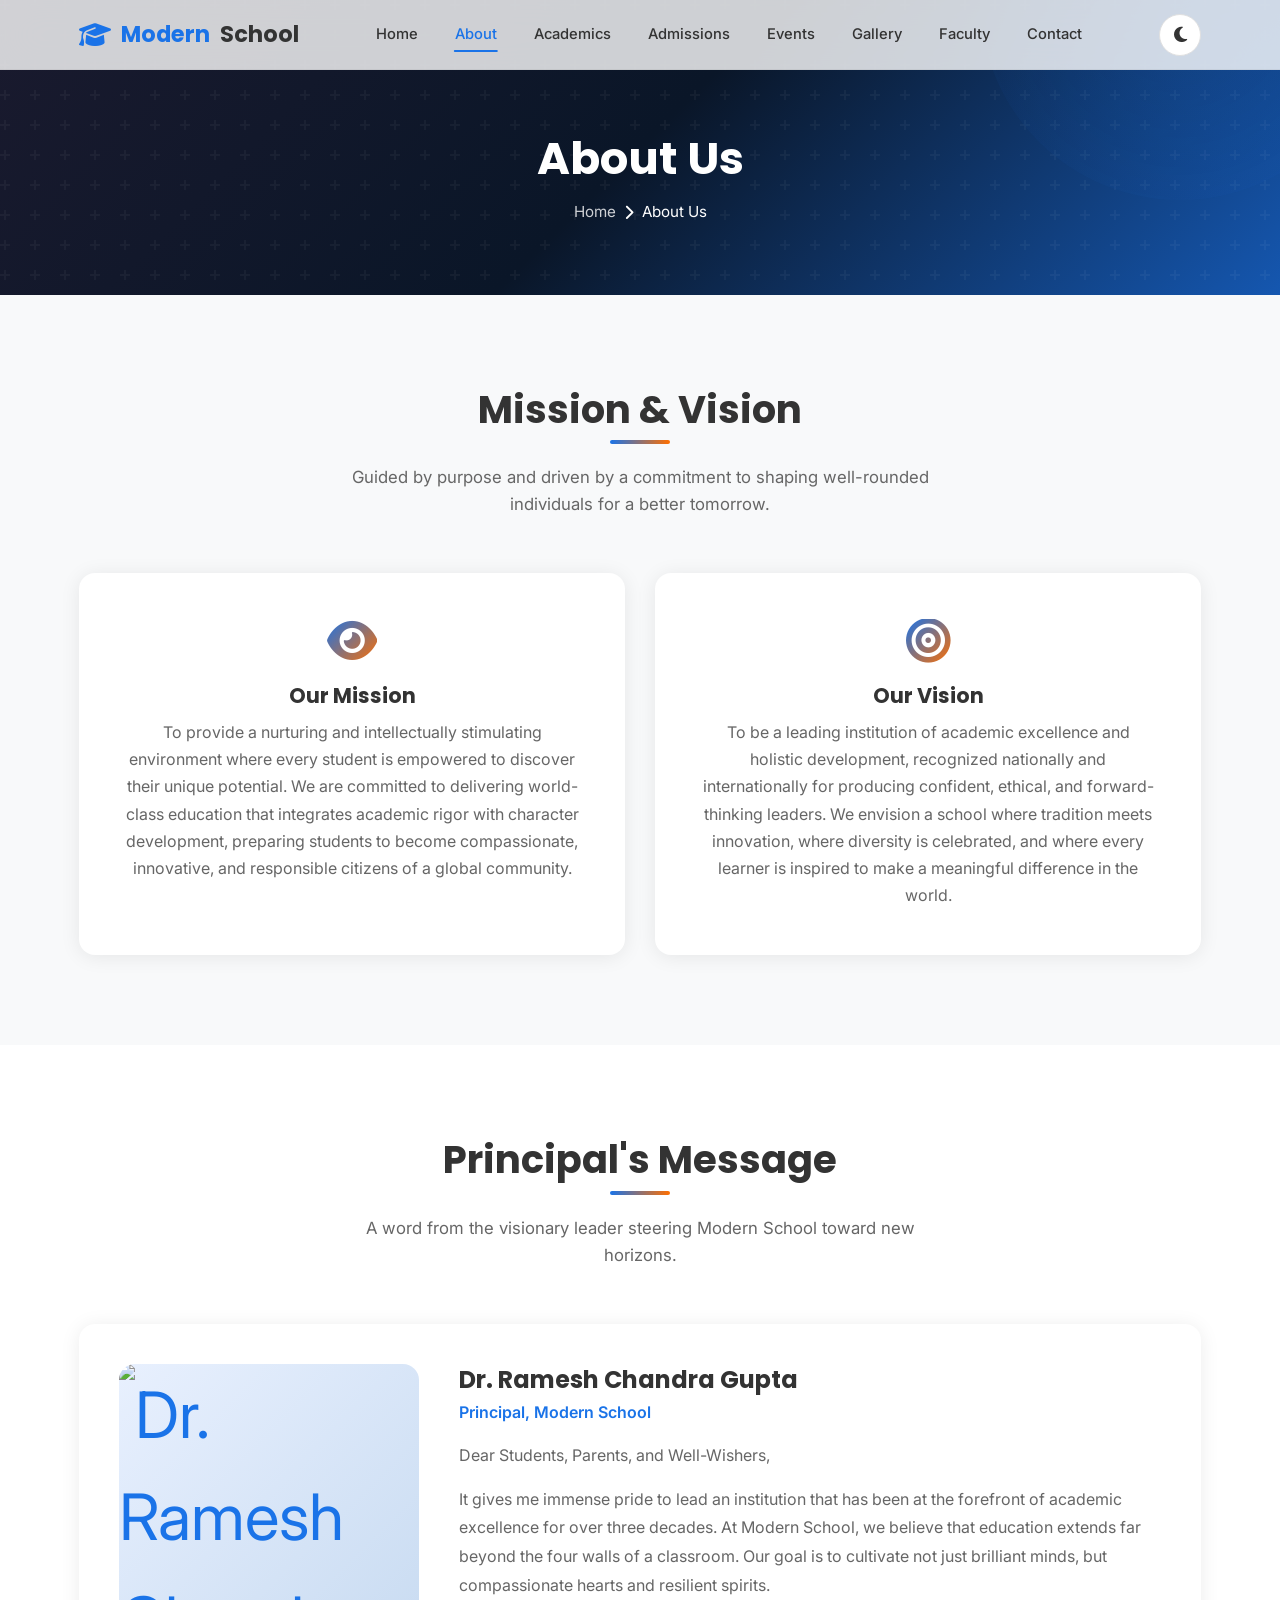
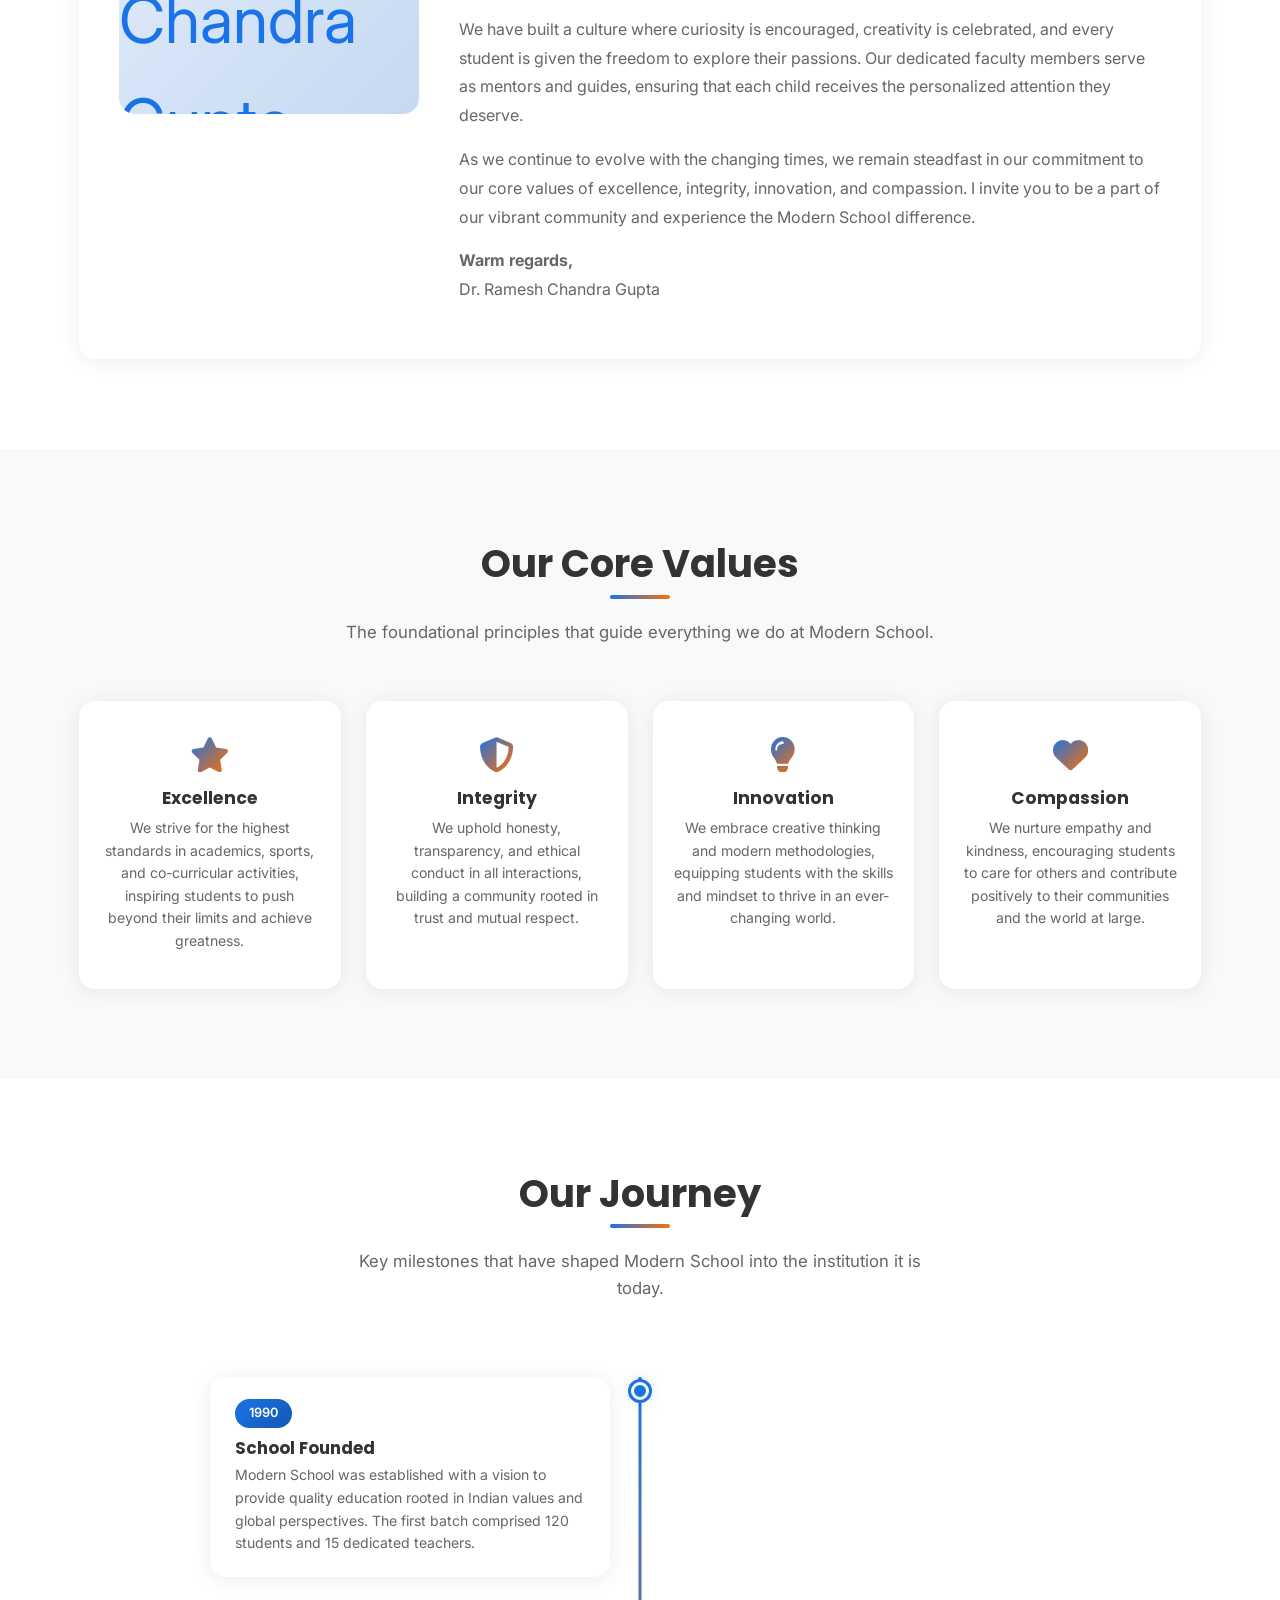
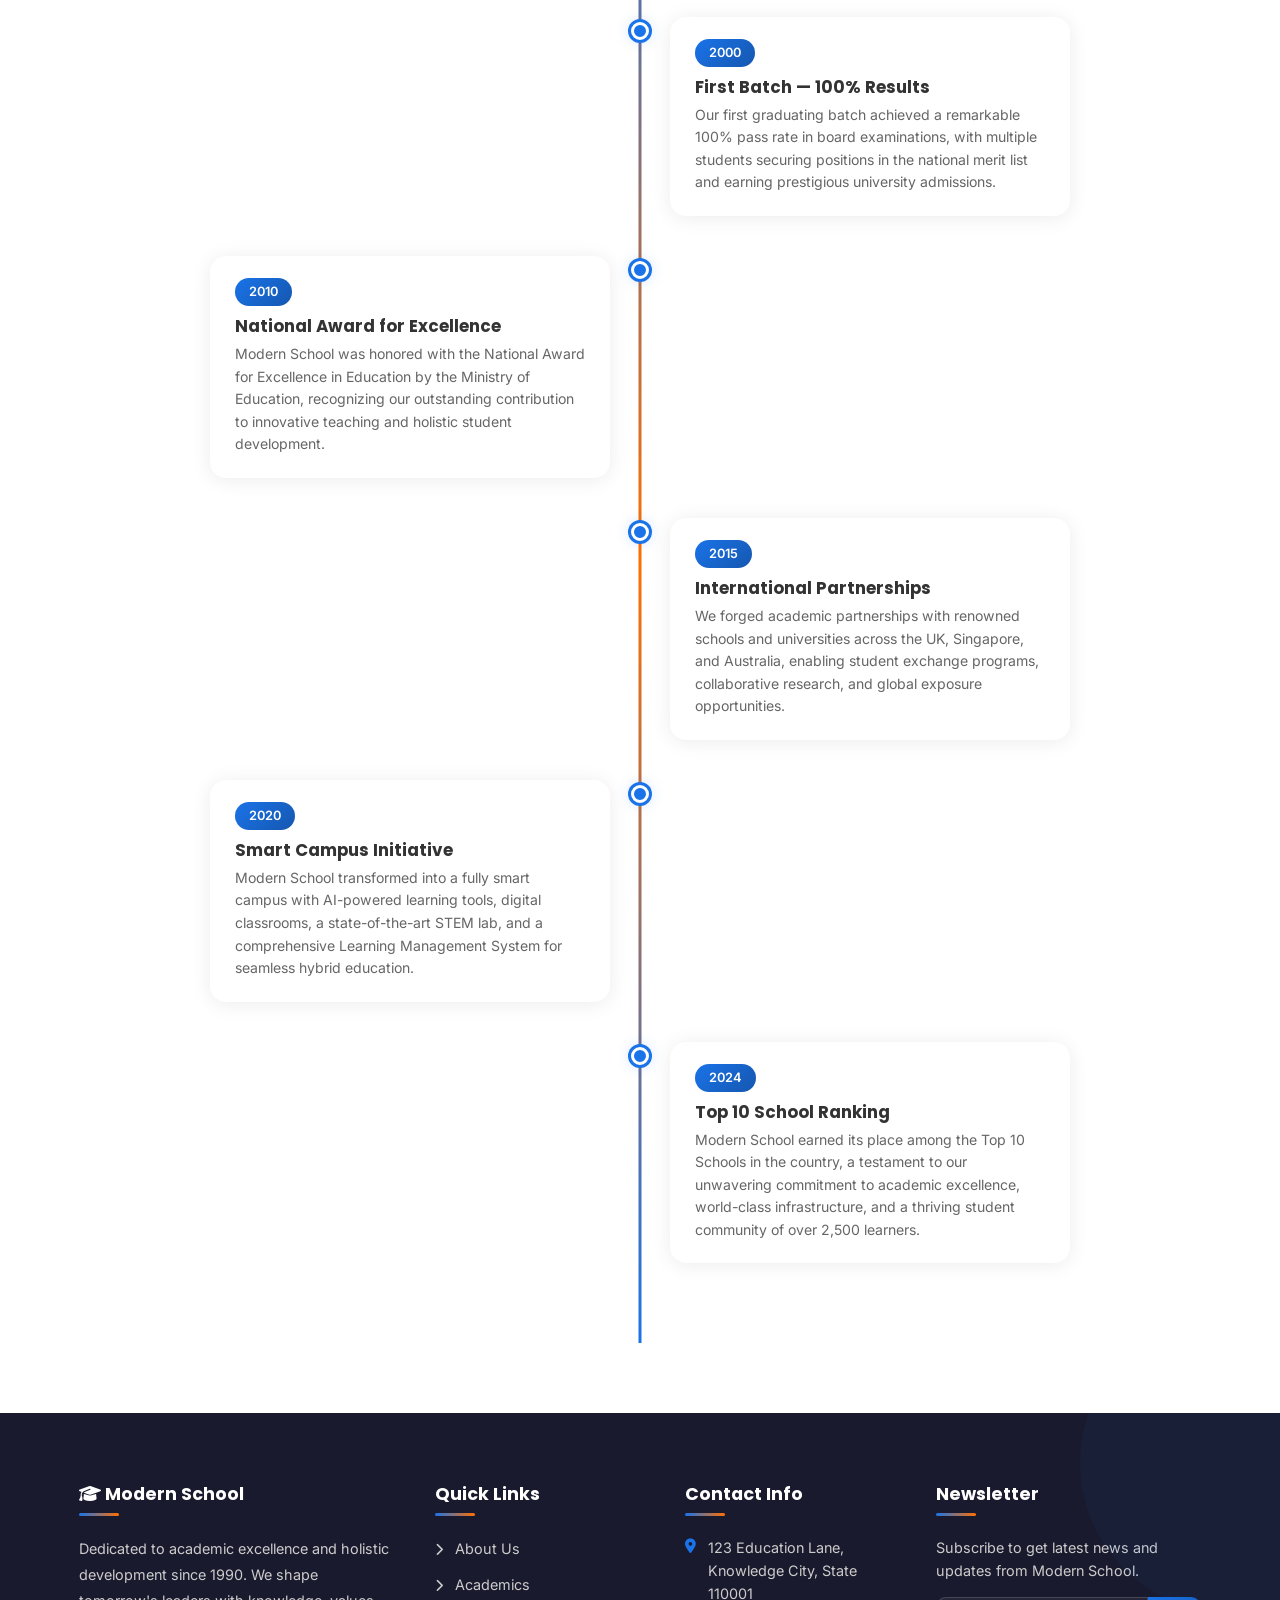
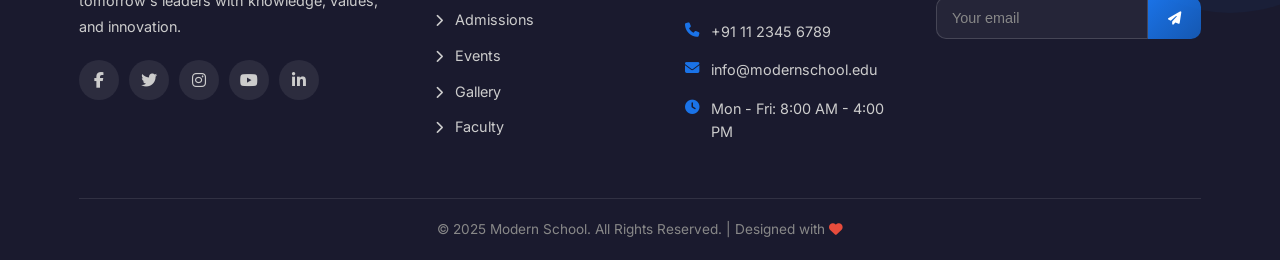
==== commit ef5af9b2: "Update multiple pages and settings" ====
--- a/about.html
+++ b/about.html
@@ -101,7 +101,7 @@
       </div>
       <div class="principal-section reveal">
         <div class="principal-img">
-          <i class="fas fa-user-tie"></i>
+          <img src="https://images.unsplash.com/photo-1560250097-0b93528c311a?w=300&h=300&fit=crop&crop=faces" alt="Dr. Ramesh Chandra Gupta" style="width:100%;height:100%;object-fit:cover;border-radius:16px;">
         </div>
         <div class="principal-text">
           <h3>Dr. Ramesh Chandra Gupta</h3>
--- a/css/style.css
+++ b/css/style.css
@@ -1074,6 +1074,147 @@
 }
 
 /* ============================================
+   HOME - HERO TEACHERS STRIP
+   ============================================ */
+.hero-teachers {
+  position: absolute;
+  bottom: 0;
+  left: 0;
+  width: 100%;
+  background: rgba(0, 0, 0, 0.35);
+  backdrop-filter: blur(16px);
+  -webkit-backdrop-filter: blur(16px);
+  border-top: 1px solid rgba(255, 255, 255, 0.1);
+  padding: 22px 0;
+  z-index: 2;
+  animation: heroTitle 1s 0.8s cubic-bezier(0.4, 0, 0.2, 1) both;
+}
+
+.hero-teachers-title {
+  color: rgba(255, 255, 255, 0.7);
+  font-size: 0.8rem;
+  text-transform: uppercase;
+  letter-spacing: 2px;
+  font-weight: 600;
+  margin-bottom: 15px;
+  text-align: center;
+}
+
+.hero-teachers-row {
+  display: flex;
+  justify-content: center;
+  gap: 30px;
+  flex-wrap: wrap;
+}
+
+.hero-teacher {
+  display: flex;
+  flex-direction: column;
+  align-items: center;
+  gap: 6px;
+  text-decoration: none;
+  transition: all 0.4s cubic-bezier(0.4, 0, 0.2, 1);
+  cursor: pointer;
+}
+
+.hero-teacher:hover {
+  transform: translateY(-8px);
+}
+
+.hero-teacher-img {
+  width: 68px;
+  height: 68px;
+  border-radius: 50%;
+  overflow: hidden;
+  border: 3px solid rgba(255, 255, 255, 0.25);
+  transition: all 0.4s cubic-bezier(0.4, 0, 0.2, 1);
+  position: relative;
+  background: linear-gradient(135deg, rgba(26, 115, 232, 0.3), rgba(255, 111, 0, 0.3));
+}
+
+.hero-teacher:hover .hero-teacher-img {
+  border-color: var(--secondary);
+  box-shadow: 0 0 20px rgba(255, 111, 0, 0.4), 0 0 40px rgba(255, 111, 0, 0.15);
+  transform: scale(1.1);
+}
+
+.hero-teacher-img img {
+  width: 100%;
+  height: 100%;
+  object-fit: cover;
+  border-radius: 50%;
+}
+
+.hero-teacher-initials {
+  width: 100%;
+  height: 100%;
+  display: flex;
+  align-items: center;
+  justify-content: center;
+  font-weight: 700;
+  font-size: 1.1rem;
+  color: #fff;
+  font-family: var(--font-heading);
+  background: linear-gradient(135deg, var(--primary), var(--primary-dark));
+}
+
+.hero-teacher-more .hero-teacher-initials {
+  background: linear-gradient(135deg, var(--secondary), #e65100);
+  font-size: 1rem;
+}
+
+.hero-teacher-name {
+  color: #fff;
+  font-size: 0.78rem;
+  font-weight: 600;
+  white-space: nowrap;
+  transition: color var(--transition);
+}
+
+.hero-teacher:hover .hero-teacher-name {
+  color: var(--secondary);
+}
+
+.hero-teacher-subject {
+  color: rgba(255, 255, 255, 0.5);
+  font-size: 0.7rem;
+  font-weight: 500;
+}
+
+@media (max-width: 768px) {
+  .hero-teachers-row {
+    gap: 18px;
+  }
+  .hero-teacher-img {
+    width: 55px;
+    height: 55px;
+  }
+  .hero-teacher-name {
+    font-size: 0.7rem;
+  }
+  .hero-teacher-subject {
+    display: none;
+  }
+}
+
+@media (max-width: 480px) {
+  .hero-teachers-row {
+    gap: 12px;
+  }
+  .hero-teacher-img {
+    width: 48px;
+    height: 48px;
+    border-width: 2px;
+  }
+  .hero-teacher:nth-child(n+6) {
+    display: none;
+  }
+  .hero-teacher.hero-teacher-more {
+    display: flex;
+  }
+}
+
+/* ============================================
    HOME - STATS COUNTER
    ============================================ */
 .stats {
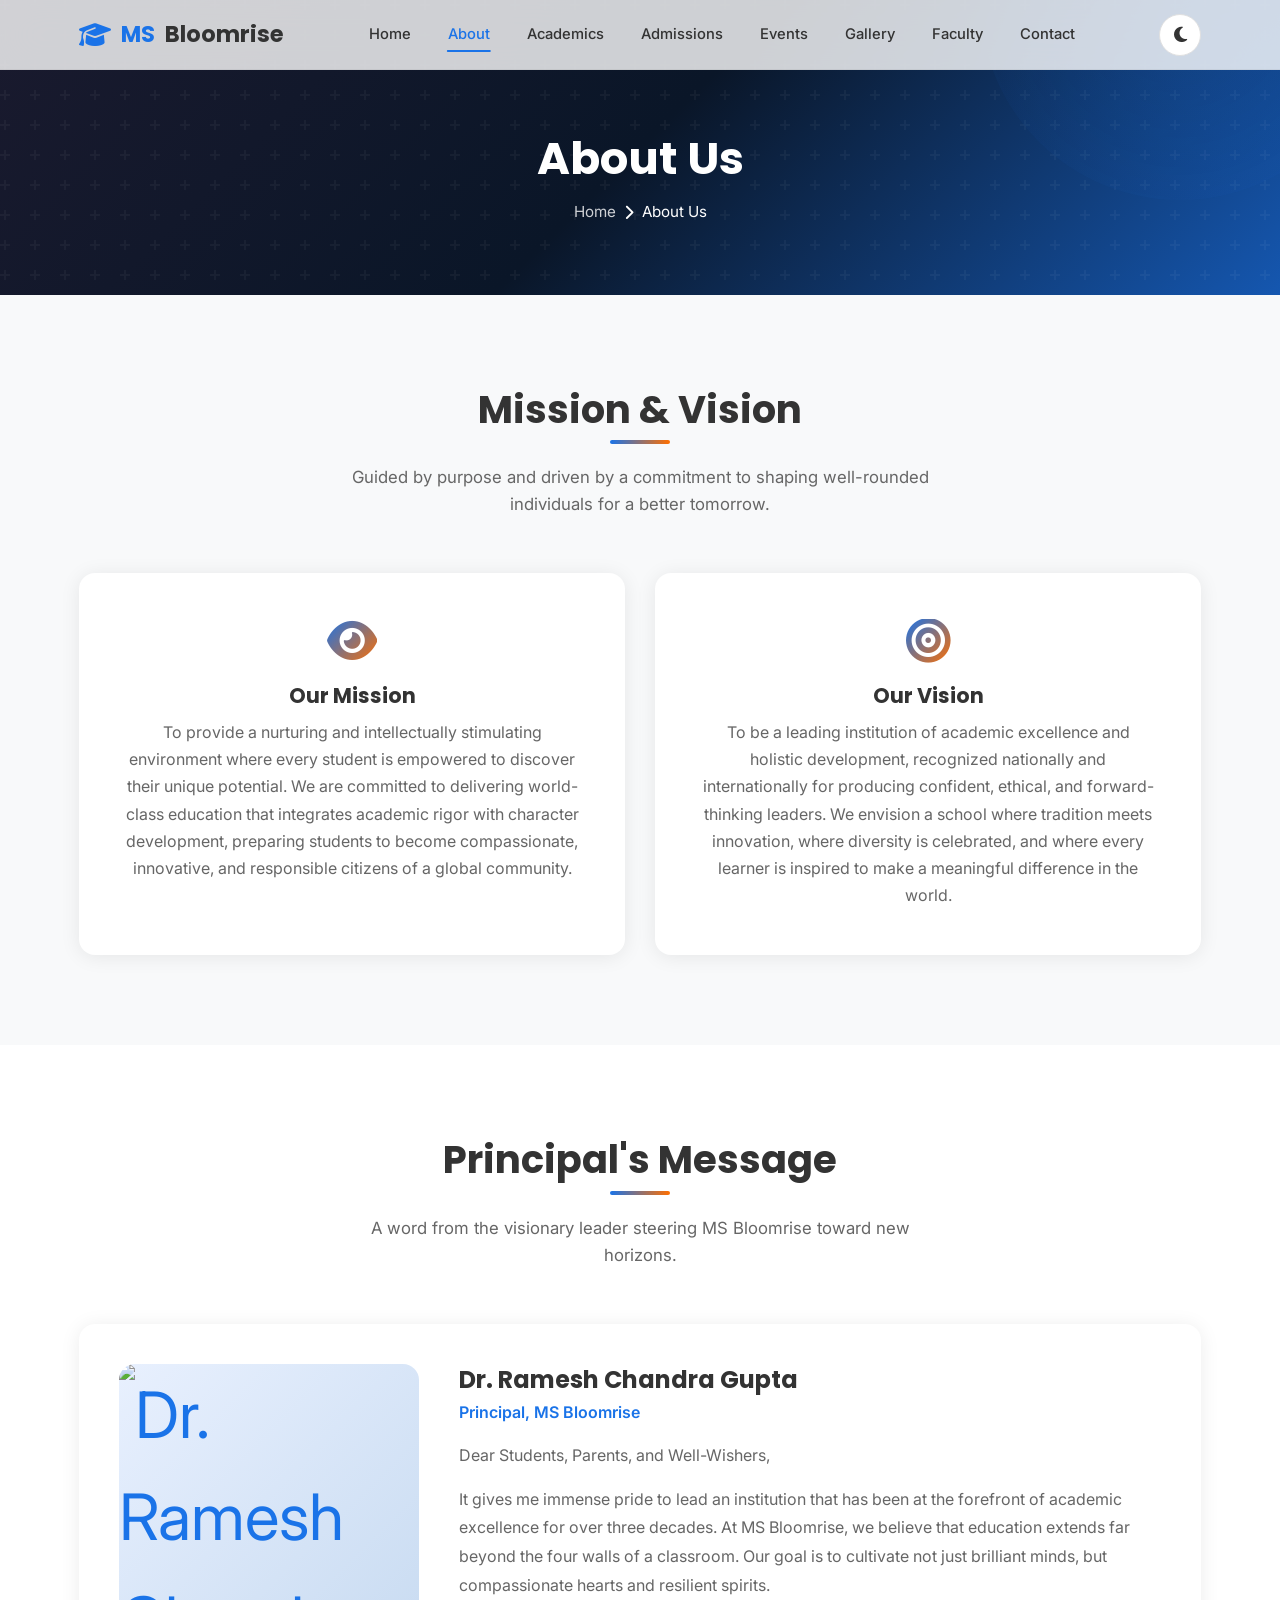
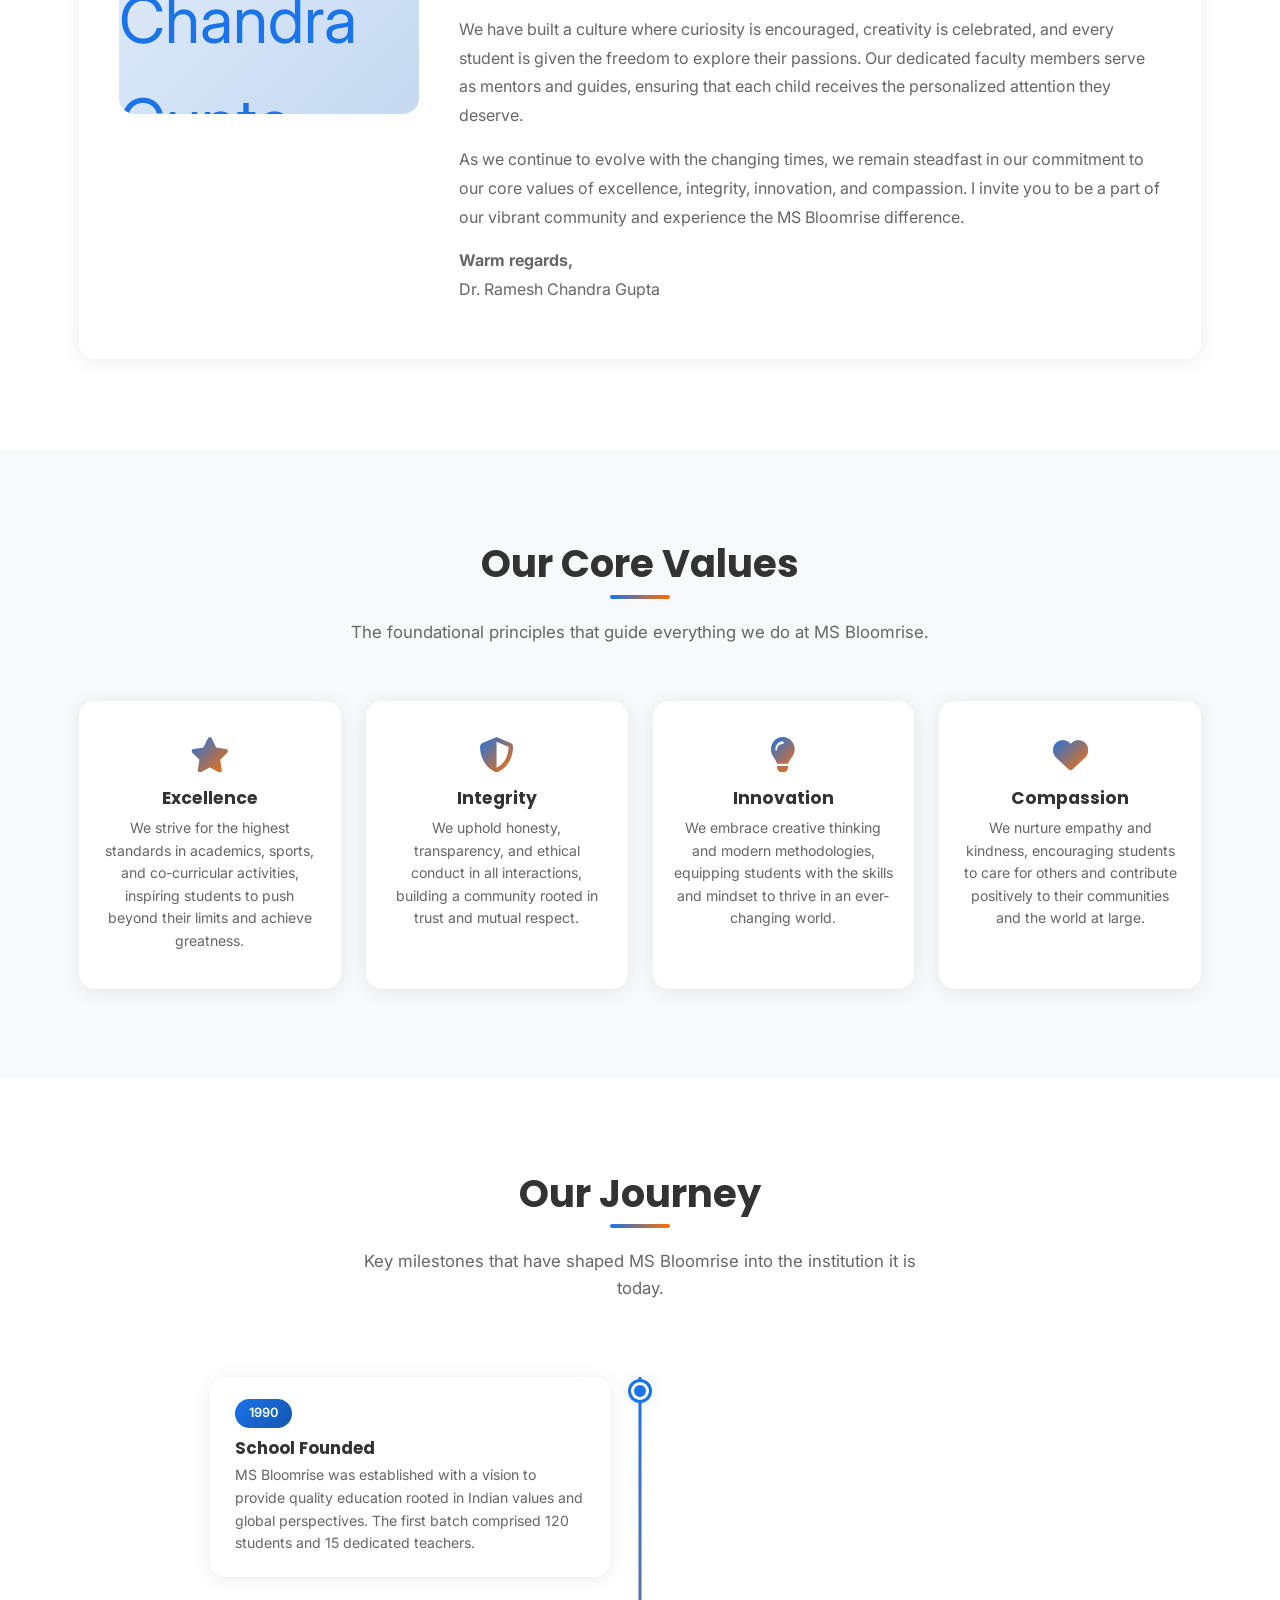
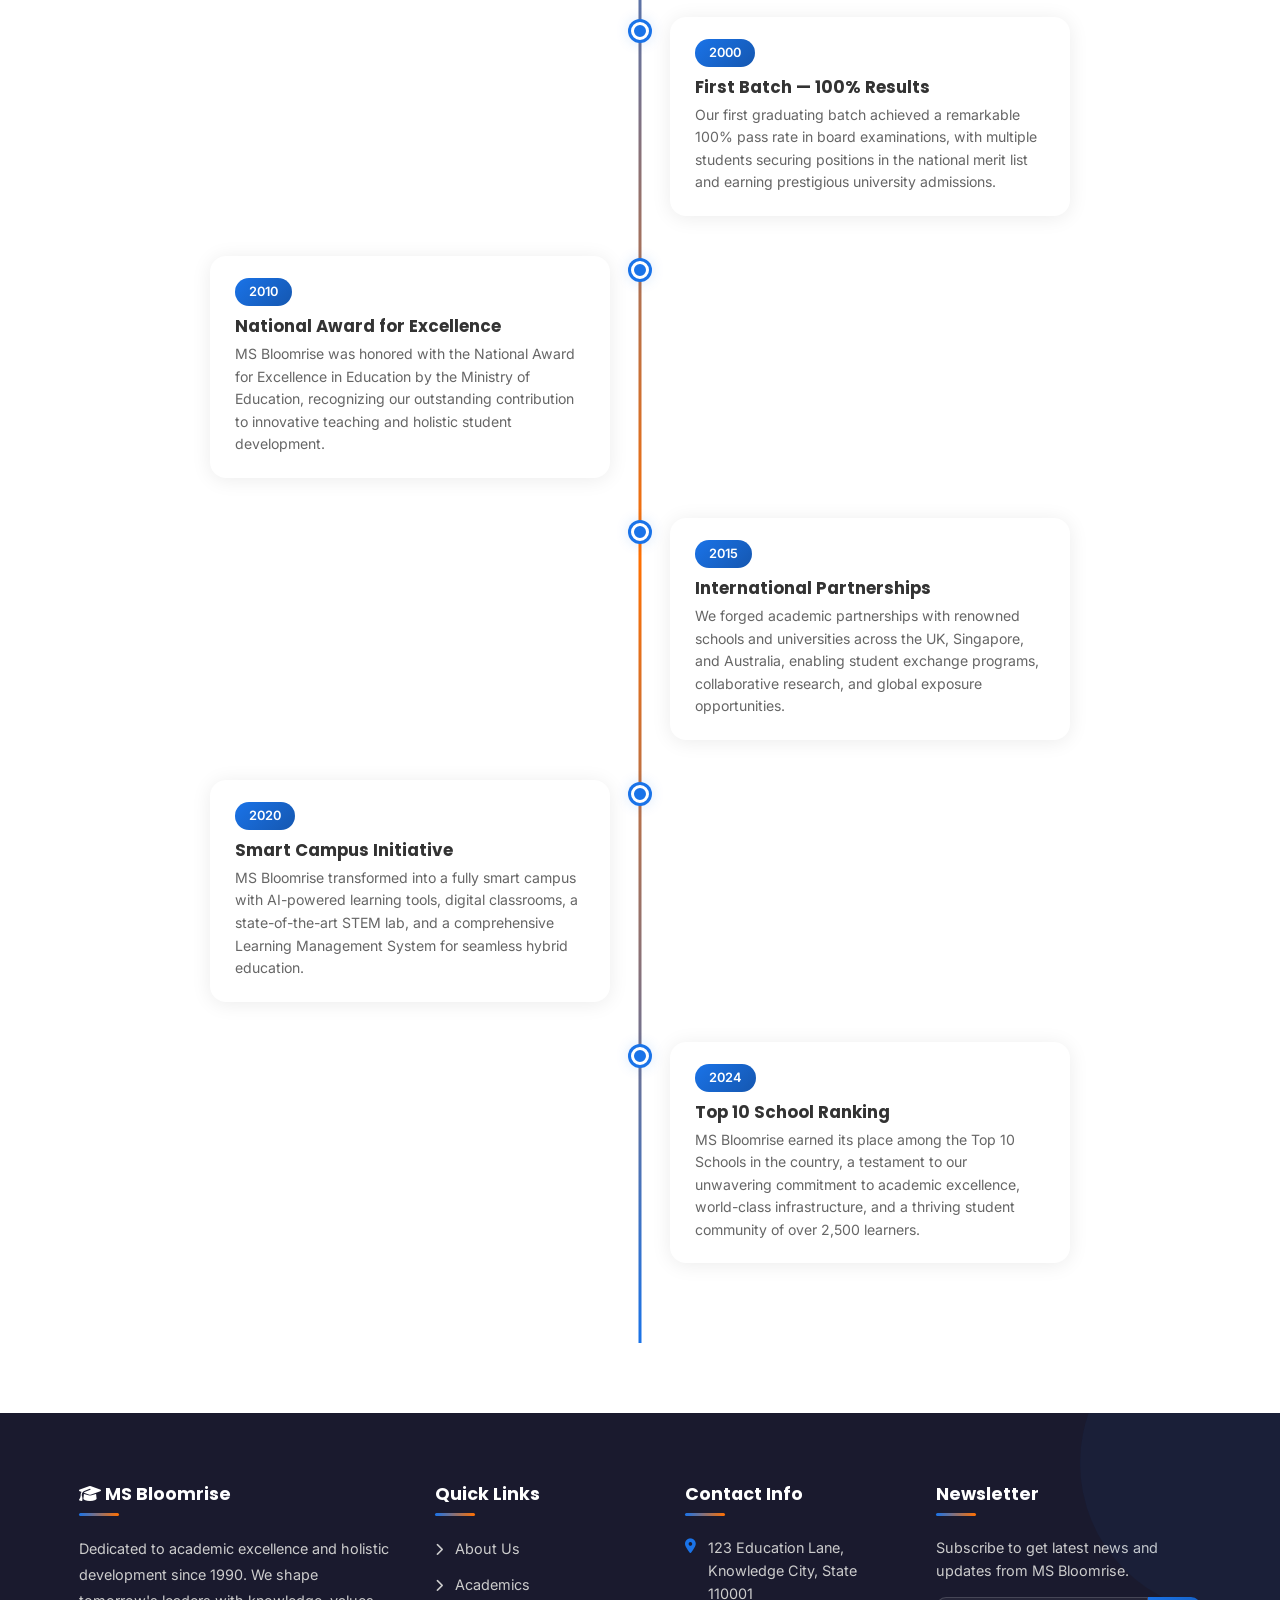
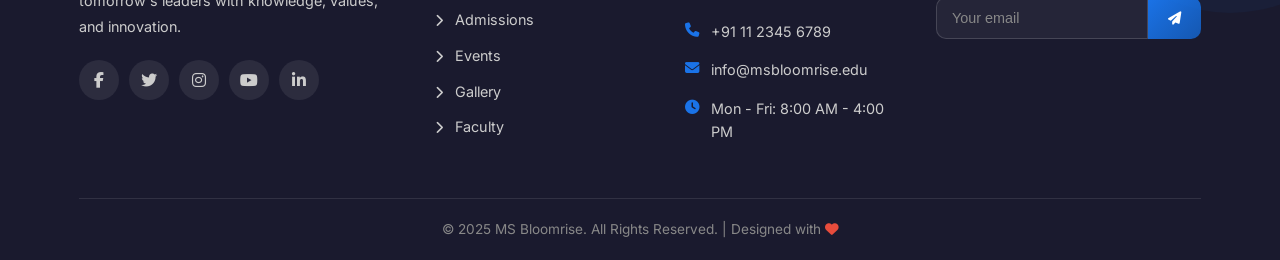
==== commit 51452417: "Update all pages and styles" ====
--- a/about.html
+++ b/about.html
@@ -3,7 +3,7 @@
 <head>
   <meta charset="UTF-8">
   <meta name="viewport" content="width=device-width, initial-scale=1.0">
-  <title>About Us — Modern School</title>
+  <title>About Us — MS Bloomrise</title>
   <link rel="preconnect" href="https://fonts.googleapis.com">
   <link href="https://fonts.googleapis.com/css2?family=Inter:wght@400;500;600;700&family=Poppins:wght@600;700;800&display=swap" rel="stylesheet">
   <link rel="stylesheet" href="https://cdnjs.cloudflare.com/ajax/libs/font-awesome/6.4.0/css/all.min.css">
@@ -14,7 +14,7 @@
   <!-- PRELOADER -->
   <div class="preloader">
     <div class="preloader-spinner"></div>
-    <div class="preloader-text">Modern School</div>
+    <div class="preloader-text">MS Bloomrise</div>
   </div>
 
   <!-- NAVBAR -->
@@ -22,7 +22,7 @@
     <div class="container">
       <a href="index.html" class="nav-logo">
         <i class="fas fa-graduation-cap"></i>
-        Modern<span>School</span>
+        MS<span>Bloomrise</span>
       </a>
       <div class="nav-links">
         <a href="index.html">Home</a>
@@ -97,7 +97,7 @@
     <div class="container">
       <div class="section-header reveal">
         <h2>Principal's Message</h2>
-        <p>A word from the visionary leader steering Modern School toward new horizons.</p>
+        <p>A word from the visionary leader steering MS Bloomrise toward new horizons.</p>
       </div>
       <div class="principal-section reveal">
         <div class="principal-img">
@@ -105,11 +105,11 @@
         </div>
         <div class="principal-text">
           <h3>Dr. Ramesh Chandra Gupta</h3>
-          <div class="title">Principal, Modern School</div>
+          <div class="title">Principal, MS Bloomrise</div>
           <p>Dear Students, Parents, and Well-Wishers,</p>
-          <p>It gives me immense pride to lead an institution that has been at the forefront of academic excellence for over three decades. At Modern School, we believe that education extends far beyond the four walls of a classroom. Our goal is to cultivate not just brilliant minds, but compassionate hearts and resilient spirits.</p>
+          <p>It gives me immense pride to lead an institution that has been at the forefront of academic excellence for over three decades. At MS Bloomrise, we believe that education extends far beyond the four walls of a classroom. Our goal is to cultivate not just brilliant minds, but compassionate hearts and resilient spirits.</p>
           <p>We have built a culture where curiosity is encouraged, creativity is celebrated, and every student is given the freedom to explore their passions. Our dedicated faculty members serve as mentors and guides, ensuring that each child receives the personalized attention they deserve.</p>
-          <p>As we continue to evolve with the changing times, we remain steadfast in our commitment to our core values of excellence, integrity, innovation, and compassion. I invite you to be a part of our vibrant community and experience the Modern School difference.</p>
+          <p>As we continue to evolve with the changing times, we remain steadfast in our commitment to our core values of excellence, integrity, innovation, and compassion. I invite you to be a part of our vibrant community and experience the MS Bloomrise difference.</p>
           <p><strong>Warm regards,</strong><br>Dr. Ramesh Chandra Gupta</p>
         </div>
       </div>
@@ -121,7 +121,7 @@
     <div class="container">
       <div class="section-header reveal">
         <h2>Our Core Values</h2>
-        <p>The foundational principles that guide everything we do at Modern School.</p>
+        <p>The foundational principles that guide everything we do at MS Bloomrise.</p>
       </div>
       <div class="values-grid">
         <div class="value-card reveal">
@@ -153,14 +153,14 @@
     <div class="container">
       <div class="section-header reveal">
         <h2>Our Journey</h2>
-        <p>Key milestones that have shaped Modern School into the institution it is today.</p>
+        <p>Key milestones that have shaped MS Bloomrise into the institution it is today.</p>
       </div>
       <div class="timeline">
         <div class="timeline-item reveal">
           <div class="timeline-content">
             <span class="year">1990</span>
             <h3>School Founded</h3>
-            <p>Modern School was established with a vision to provide quality education rooted in Indian values and global perspectives. The first batch comprised 120 students and 15 dedicated teachers.</p>
+            <p>MS Bloomrise was established with a vision to provide quality education rooted in Indian values and global perspectives. The first batch comprised 120 students and 15 dedicated teachers.</p>
           </div>
         </div>
         <div class="timeline-item reveal">
@@ -174,7 +174,7 @@
           <div class="timeline-content">
             <span class="year">2010</span>
             <h3>National Award for Excellence</h3>
-            <p>Modern School was honored with the National Award for Excellence in Education by the Ministry of Education, recognizing our outstanding contribution to innovative teaching and holistic student development.</p>
+            <p>MS Bloomrise was honored with the National Award for Excellence in Education by the Ministry of Education, recognizing our outstanding contribution to innovative teaching and holistic student development.</p>
           </div>
         </div>
         <div class="timeline-item reveal">
@@ -188,14 +188,14 @@
           <div class="timeline-content">
             <span class="year">2020</span>
             <h3>Smart Campus Initiative</h3>
-            <p>Modern School transformed into a fully smart campus with AI-powered learning tools, digital classrooms, a state-of-the-art STEM lab, and a comprehensive Learning Management System for seamless hybrid education.</p>
+            <p>MS Bloomrise transformed into a fully smart campus with AI-powered learning tools, digital classrooms, a state-of-the-art STEM lab, and a comprehensive Learning Management System for seamless hybrid education.</p>
           </div>
         </div>
         <div class="timeline-item reveal">
           <div class="timeline-content">
             <span class="year">2024</span>
             <h3>Top 10 School Ranking</h3>
-            <p>Modern School earned its place among the Top 10 Schools in the country, a testament to our unwavering commitment to academic excellence, world-class infrastructure, and a thriving student community of over 2,500 learners.</p>
+            <p>MS Bloomrise earned its place among the Top 10 Schools in the country, a testament to our unwavering commitment to academic excellence, world-class infrastructure, and a thriving student community of over 2,500 learners.</p>
           </div>
         </div>
       </div>
@@ -207,7 +207,7 @@
     <div class="container">
       <div class="footer-grid">
         <div class="footer-col footer-about">
-          <h3><i class="fas fa-graduation-cap"></i> Modern School</h3>
+          <h3><i class="fas fa-graduation-cap"></i> MS Bloomrise</h3>
           <p>Dedicated to academic excellence and holistic development since 1990. We shape tomorrow's leaders with knowledge, values, and innovation.</p>
           <div class="footer-social">
             <a href="#"><i class="fab fa-facebook-f"></i></a>
@@ -233,13 +233,13 @@
           <ul class="footer-contact">
             <li><i class="fas fa-map-marker-alt"></i> 123 Education Lane, Knowledge City, State 110001</li>
             <li><i class="fas fa-phone"></i> +91 11 2345 6789</li>
-            <li><i class="fas fa-envelope"></i> info@modernschool.edu</li>
+            <li><i class="fas fa-envelope"></i> info@msbloomrise.edu</li>
             <li><i class="fas fa-clock"></i> Mon - Fri: 8:00 AM - 4:00 PM</li>
           </ul>
         </div>
         <div class="footer-col footer-newsletter">
           <h3>Newsletter</h3>
-          <p>Subscribe to get latest news and updates from Modern School.</p>
+          <p>Subscribe to get latest news and updates from MS Bloomrise.</p>
           <form class="newsletter-form" onsubmit="event.preventDefault(); alert('Subscribed successfully!');">
             <input type="email" placeholder="Your email" required>
             <button type="submit"><i class="fas fa-paper-plane"></i></button>
@@ -247,7 +247,7 @@
         </div>
       </div>
       <div class="footer-bottom">
-        <p>&copy; 2025 Modern School. All Rights Reserved. | Designed with <i class="fas fa-heart" style="color: #e74c3c;"></i></p>
+        <p>&copy; 2025 MS Bloomrise. All Rights Reserved. | Designed with <i class="fas fa-heart" style="color: #e74c3c;"></i></p>
       </div>
     </div>
   </footer>
--- a/css/style.css
+++ b/css/style.css
@@ -1,5 +1,5 @@
 /* ============================================
-   Modern School Website - Complete Stylesheet
+   MS Bloomrise Website - Complete Stylesheet
    ENHANCED: Animations, Glassmorphism, Modern FX
    ============================================ */
 
